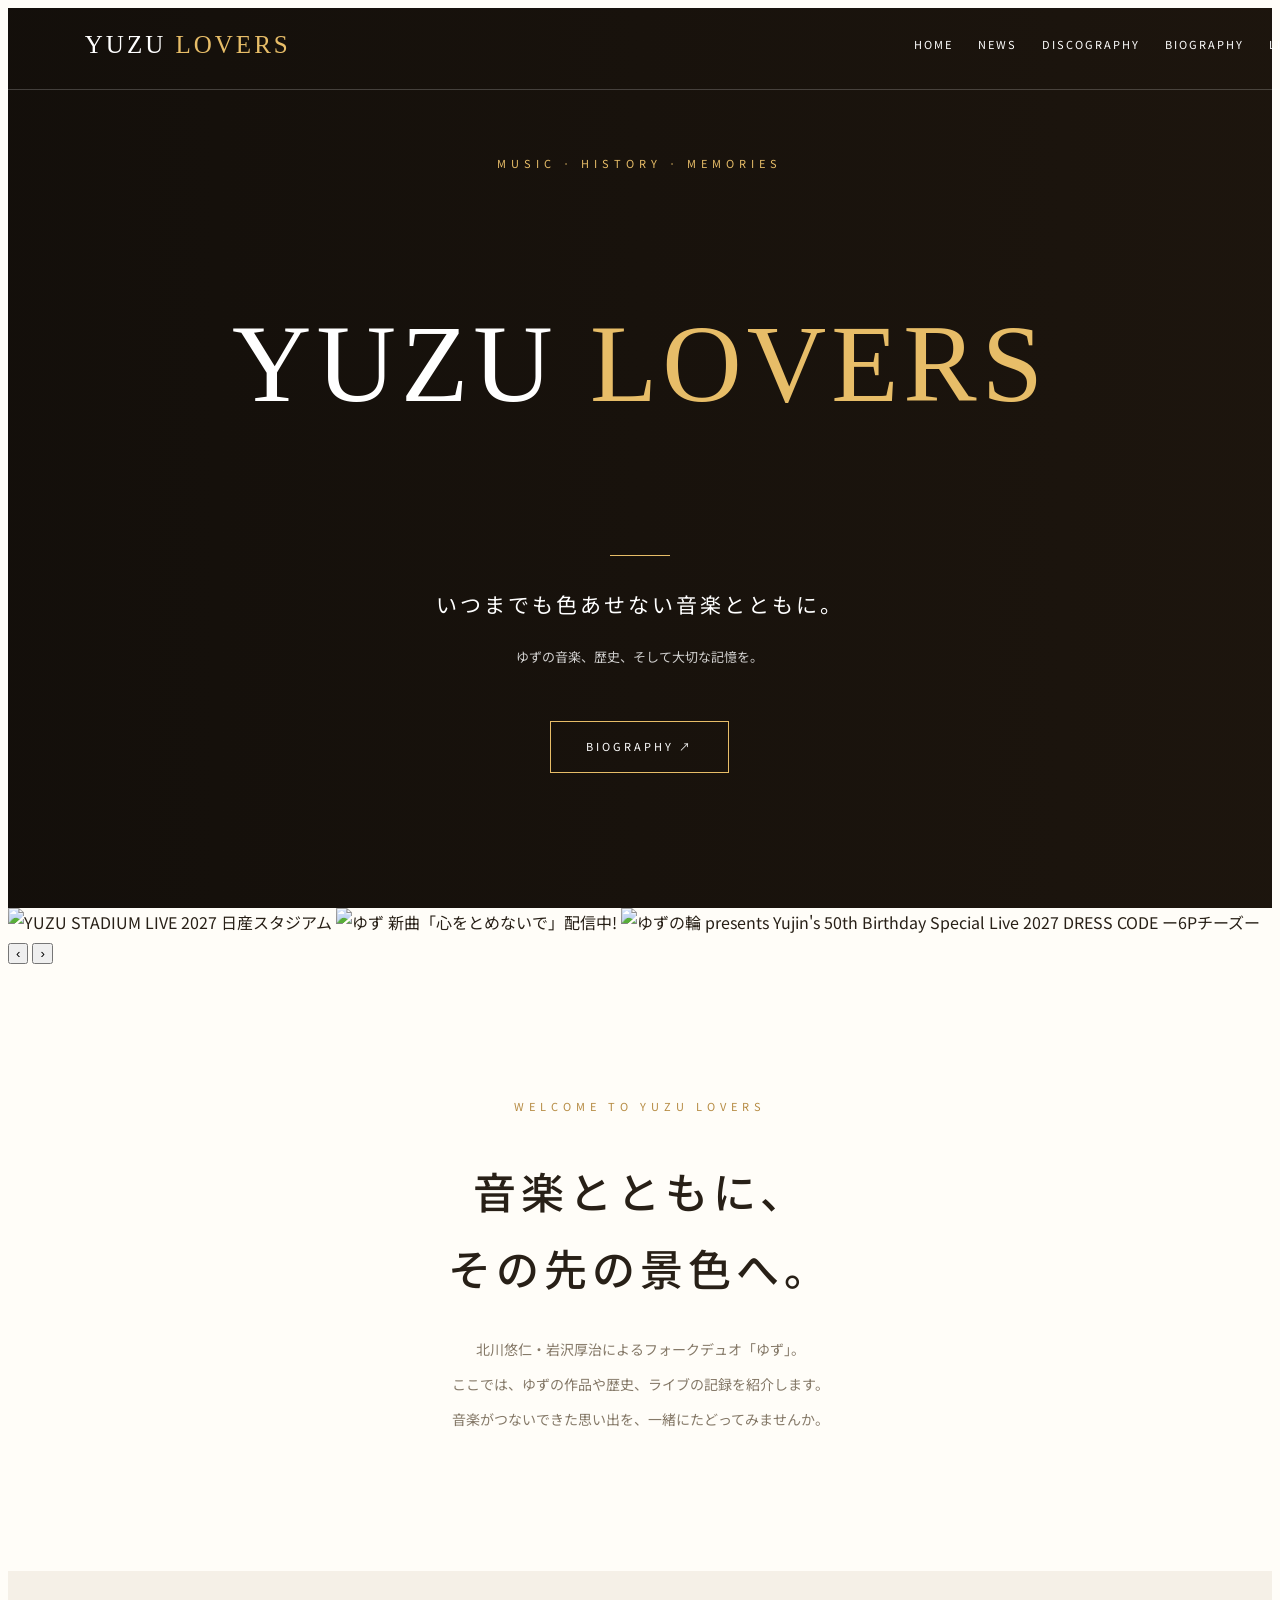
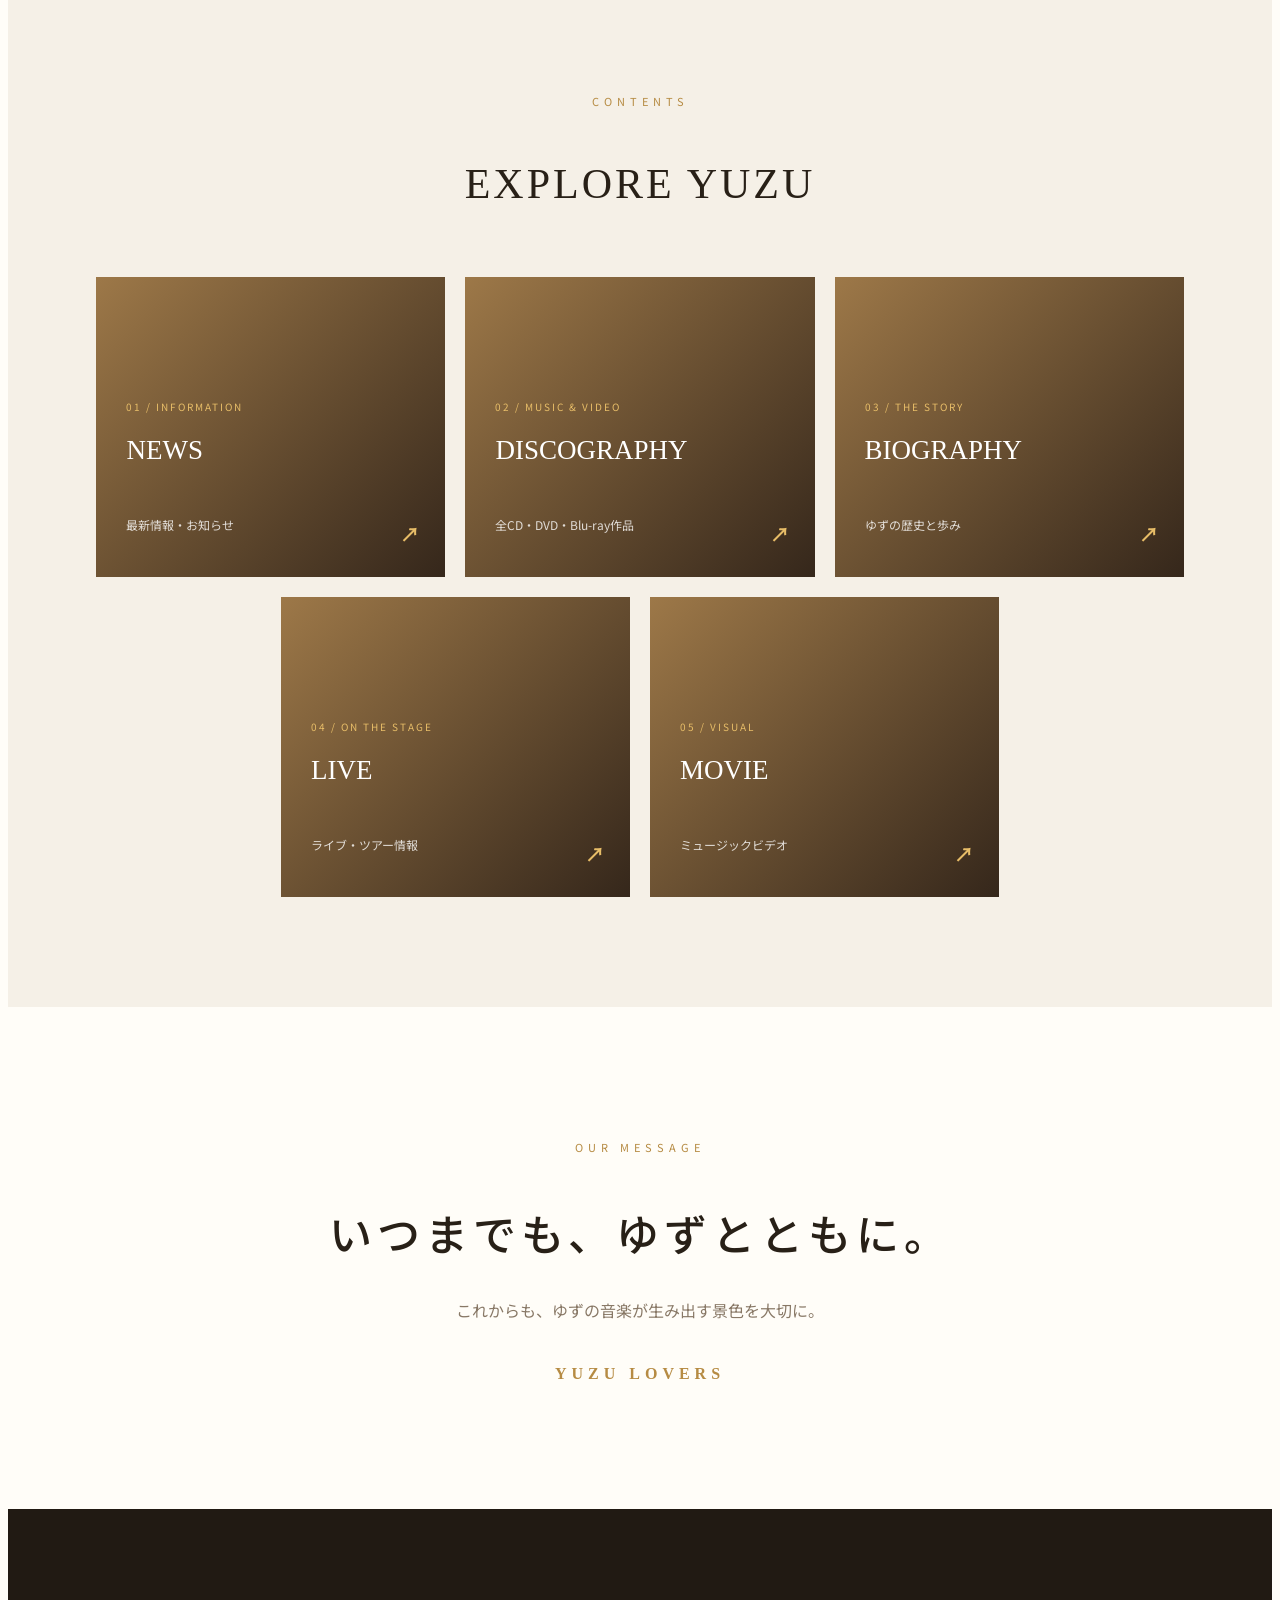
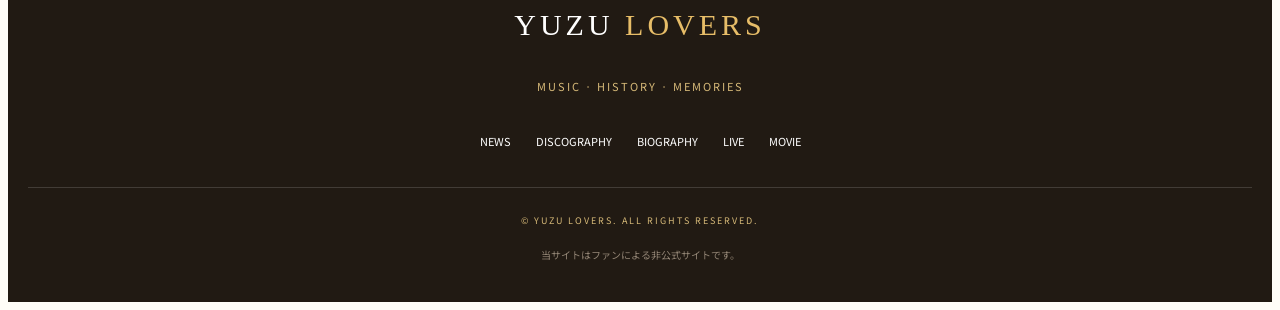
==== index.html @ d8ab1d81 "Change link text from 'EXPLORE YUZU' to 'BIOGRAPHY'" ====
<!DOCTYPE html>
<html lang="ja">
<head>
<link rel="icon" href="/favicon.ico">
<link rel="icon" type="image/png" href="/favicon.png">
<meta charset="UTF-8">
<meta name="viewport" content="width=device-width, initial-scale=1.0">
<meta name="description" content="YUZU LOVERS - ゆずの音楽、歴史、ライブを紹介するファンサイト">
<meta name="theme-color" content="#17130f">
<title>YUZU LOVERS OFFICIAL SITE | ゆず大好きな人公式サイト</title>
<link rel="preconnect" href="https://fonts.googleapis.com">
<link href="https://fonts.googleapis.com/css2?family=Noto+Sans+JP:wght@400;500;700;900&display=swap" rel="stylesheet">
<link rel="stylesheet" href="style.css">
</head>
<body>

<header class="header">
  <a href="index.html" class="logo">YUZU <span>LOVERS</span></a>
  <nav class="navigation">
    <a href="index.html">HOME</a>
    <a href="news">NEWS</a>
    <a href="discography">DISCOGRAPHY</a>
    <a href="biography">BIOGRAPHY</a>
    <a href="live">LIVE</a>
    <a href="movie">MOVIE</a>
  </nav>
</header>

<main>
<section class="hero">
  <div class="hero-image"></div>
  <div class="hero-overlay"></div>
  <div class="hero-content">
    <p class="eyebrow">MUSIC · HISTORY · MEMORIES</p>
    <h1>YUZU <span>LOVERS</span></h1>
    <div class="gold-line"></div>
    <p class="hero-message">いつまでも色あせない音楽とともに。</p>
    <p class="hero-sub">ゆずの音楽、歴史、そして大切な記憶を。</p>
    <a href="biography" class="hero-button">BIOGRAPHY ↗</a>
  </div>
</section>
  </div>
</section>
  <!-- YUZU LOVERS IMAGE SLIDER -->
<div class="yuzu-carousel">
  <div class="yuzu-carousel-track" id="yuzuTrack">

    <a href="https://yuzu-official.com/pages/30_stadiumlive_2027"
       class="yuzu-carousel-slide">
      <img src="https://res.cloudinary.com/b1q6fpjt/image/upload/v1795320551/nissan_banner_official_TOP.jpg" alt="YUZU STADIUM LIVE 2027 日産スタジアム">
    </a>

    <a href="https://yuzuofficial.lnk.to/Kokoro_Wo_Tomenaide" class="yuzu-carousel-slide">
      <img src="https://res.cloudinary.com/b1q6fpjt/image/upload/v1795320551/kokorowotomenaide_banner_official_TOP.jpg" alt="ゆず 新曲「心をとめないで」配信中!">
    </a>

    <a href="https://yuzu-official.com/pages/yujin-birthday2027/" class="yuzu-carousel-slide">
      <img src="https://res.cloudinary.com/b1q6fpjt/image/upload/v1795320550/ogp.png" alt="ゆずの輪 presents Yujin's 50th Birthday Special Live 2027 DRESS CODE ー6Pチーズー">
    </a>
  </div>
  <button class="yuzu-carousel-arrow prev" id="yuzuPrev">‹</button>
  <button class="yuzu-carousel-arrow next" id="yuzuNext">›</button>

  <div class="yuzu-carousel-dots" id="yuzuDots"></div>
</div>
<section class="introduction">
  <p class="eyebrow dark">WELCOME TO YUZU LOVERS</p>
  <h2>音楽とともに、<br>その先の景色へ。</h2>
  <p>
    北川悠仁・岩沢厚治によるフォークデュオ「ゆず」。<br>
    ここでは、ゆずの作品や歴史、ライブの記録を紹介します。<br>
    音楽がつないできた思い出を、一緒にたどってみませんか。
  </p>
</section>
<section class="contents">
  <div class="section-title">
    <p class="eyebrow dark">CONTENTS</p>
    <h2>EXPLORE YUZU</h2>
  </div>

  <div class="contents-grid">
    <a href="news" class="content-card">
      <span>01 / INFORMATION</span>
      <h3>NEWS</h3>
      <p>最新情報・お知らせ</p>
      <b>↗</b>
    </a>

    <a href="discography" class="content-card">
      <span>02 / MUSIC & VIDEO</span>
      <h3>DISCOGRAPHY</h3>
      <p>全CD・DVD・Blu-ray作品</p>
      <b>↗</b>
    </a>

    <a href="biography" class="content-card">
      <span>03 / THE STORY</span>
      <h3>BIOGRAPHY</h3>
      <p>ゆずの歴史と歩み</p>
      <b>↗</b>
    </a>

    <a href="live" class="content-card">
      <span>04 / ON THE STAGE</span>
      <h3>LIVE</h3>
      <p>ライブ・ツアー情報</p>
      <b>↗</b>
    </a>

    <a href="movie" class="content-card">
      <span>05 / VISUAL</span>
      <h3>MOVIE</h3>
      <p>ミュージックビデオ</p>
      <b>↗</b>
    </a>
  </div>
</section>

<section class="message">
  <p class="eyebrow dark">OUR MESSAGE</p>
  <h2>いつまでも、ゆずとともに。</h2>
  <p>これからも、ゆずの音楽が生み出す景色を大切に。</p>
  <strong>YUZU LOVERS</strong>
</section>
</main>

<footer class="footer">
  <h2>YUZU <span>LOVERS</span></h2>
  <p>MUSIC · HISTORY · MEMORIES</p>
  <div class="footer-nav">
    <a href="news">NEWS</a>
    <a href="discography">DISCOGRAPHY</a>
    <a href="biography">BIOGRAPHY</a>
    <a href="live">LIVE</a>
    <a href="movie">MOVIE</a>
  </div>
  <p class="copyright">© YUZU LOVERS. ALL RIGHTS RESERVED.</p>
  <small>当サイトはファンによる非公式サイトです。</small>
</footer>

<script>
const cards = document.querySelectorAll(".content-card");
const observer = new IntersectionObserver(entries => {
  entries.forEach(entry => {
    if (entry.isIntersecting) {
      entry.target.classList.add("show");
      observer.unobserve(entry.target);
    }
  });
},{threshold:0.15});
cards.forEach(card => observer.observe(card));
</script>

</body>
</html>
---- style.css ----
html {
  scroll-behavior: smooth;
}

body {
  font-family: "Noto Sans JP", sans-serif;
  color: #282017;
  background: #fffdf8;
  line-height: 1.8;
}

a {
  text-decoration: none;
  color: inherit;
}

/* HEADER */
.header {
  position: absolute;
  z-index: 100;
  top: 0;
  width: 100%;
  padding: 22px 6%;
  display: flex;
  align-items: center;
  justify-content: space-between;
  border-bottom: 1px solid rgba(255,255,255,.2);
  color: white;
}

.logo {
  font-family: Georgia, serif;
  font-size: 25px;
  letter-spacing: 3px;
}

.logo span,
.footer span {
  color: #e7bd68;
}

.navigation {
  display: flex;
  gap: 25px;
}

.navigation a {
  font-size: 11px;
  letter-spacing: 2px;
  transition: .3s;
}

.navigation a:hover {
  color: #e7bd68;
}

/* HERO */
.hero {
  min-height: 850px;
  height: 100vh;
  position: relative;
  display: flex;
  align-items: center;
  justify-content: center;
  overflow: hidden;
  background: #21180f;
  color: white;
}

.hero-image {
  position: absolute;
  inset: 0;
  background-image: url("https://yuzu-official.com/uploads/posts/thumbnail/20261022/088bc2db-23d8-4c62-80bd-8ac6e61d343a.jpg");
  background-size: cover;
  background-position: center;
  animation: zoom 12s ease-out;
}

.hero-overlay {
  position: absolute;
  inset: 0;
  background: linear-gradient(
    90deg,
    rgba(15,12,9,.75),
    rgba(15,12,9,.25)
  );
}

.hero-content {
  position: relative;
  z-index: 2;
  text-align: center;
  padding: 30px;
  animation: fadeUp 1.2s ease;
}

.eyebrow {
  color: #e7bd68;
  font-size: 11px;
  letter-spacing: 5px;
  margin-bottom: 20px;
}

.hero h1 {
  font-family: Georgia, serif;
  font-size: clamp(55px, 10vw, 110px);
  font-weight: 400;
  letter-spacing: 5px;
}

.hero h1 span {
  color: #e7bd68;
}

.gold-line {
  width: 60px;
  height: 1px;
  background: #e7bd68;
  margin: 30px auto;
}

.hero-message {
  font-size: 21px;
  letter-spacing: 3px;
}

.hero-sub {
  margin-top: 12px;
  font-size: 13px;
  color: rgba(255,255,255,.8);
}

.hero-button {
  display: inline-block;
  margin-top: 40px;
  padding: 15px 35px;
  border: 1px solid #e7bd68;
  color: white;
  letter-spacing: 3px;
  font-size: 11px;
  transition: .4s;
}

.hero-button:hover {
  background: #e7bd68;
  color: #21180f;
}

.scroll {
  position: absolute;
  bottom: 30px;
  color: #e7bd68;
  font-size: 10px;
  letter-spacing: 4px;
}

/* INTRODUCTION */
.introduction {
  padding: 120px 20px;
  text-align: center;
}

.dark {
  color: #b68b43;
}

.introduction h2,
.message h2 {
  font-size: clamp(28px, 4vw, 43px);
  font-weight: 500;
  letter-spacing: 5px;
  line-height: 1.8;
  margin-bottom: 25px;
}

.introduction p:last-child {
  color: #857968;
  font-size: 14px;
  line-height: 2.5;
}

/* CONTENTS */
.contents {
  padding: 110px 7%;
  background: #f5f0e7;
}

.section-title {
  text-align: center;
  margin-bottom: 55px;
}

.section-title h2 {
  font-family: Georgia, serif;
  font-size: 42px;
  font-weight: 400;
  letter-spacing: 3px;
}

.contents-grid {
  max-width: 1200px;
  margin: auto;
  display: grid;
  grid-template-columns: repeat(6, 1fr);
  gap: 20px;
}

.content-card {
  position: relative;
  grid-column: span 2;
  min-height: 240px;
  padding: 30px;
  display: flex;
  flex-direction: column;
  justify-content: flex-end;
  overflow: hidden;
  color: white;
  background: linear-gradient(135deg,#9d7848,#35271b);
  transition: .4s;
  opacity: 0;
  transform: translateY(25px);
}

.content-card:nth-child(4) {
  grid-column: 2 / span 2;
}

.content-card:nth-child(5) {
  grid-column: 4 / span 2;
}

.content-card.show {
  opacity: 1;
  transform: translateY(0);
}

.content-card:hover {
  transform: translateY(-8px);
  box-shadow: 0 15px 35px rgba(0,0,0,.15);
}

.content-card span {
  color: #e7bd68;
  font-size: 10px;
  letter-spacing: 2px;
}

.content-card h3 {
  margin-top: 10px;
  font-family: Georgia, serif;
  font-size: 27px;
  font-weight: 400;
}

.content-card p {
  font-size: 12px;
  color: rgba(255,255,255,.8);
}

.content-card b {
  position: absolute;
  right: 25px;
  bottom: 25px;
  color: #e7bd68;
  font-size: 20px;
}

/* MESSAGE */
.message {
  padding: 120px 20px;
  text-align: center;
}

.message > p:not(.eyebrow) {
  color: #887866;
}

.message strong {
  display: block;
  margin-top: 35px;
  color: #b68b43;
  letter-spacing: 5px;
  font-family: Georgia, serif;
}

/* FOOTER */
.footer {
  padding: 65px 20px 35px;
  background: #211a13;
  color: white;
  text-align: center;
}

.footer h2 {
  font-family: Georgia, serif;
  font-size: 30px;
  font-weight: 400;
  letter-spacing: 4px;
}

.footer p {
  margin-top: 12px;
  color: #d6b978;
  font-size: 11px;
  letter-spacing: 2px;
}

.footer-nav {
  display: flex;
  justify-content: center;
  flex-wrap: wrap;
  gap: 25px;
  margin: 35px 0;
}

.footer-nav a {
  font-size: 11px;
}

.footer-nav a:hover {
  color: #e7bd68;
}

.footer .copyright {
  padding-top: 25px;
  border-top: 1px solid rgba(255,255,255,.15);
  font-size: 9px;
}

.footer small {
  color: #938575;
  font-size: 10px;
}

/* ANIMATION */
@keyframes fadeUp {
  from {
    opacity: 0;
    transform: translateY(35px);
  }
  to {
    opacity: 1;
    transform: translateY(0);
  }
}

@keyframes zoom {
  from { transform: scale(1.1); }
  to { transform: scale(1); }
}

/* MOBILE */
@media(max-width: 800px) {
  .header {
    padding: 18px 5%;
    flex-direction: column;
    gap: 15px;
  }

  .logo {
    font-size: 21px;
  }

  .navigation {
    gap: 13px;
    flex-wrap: wrap;
    justify-content: center;
  }

  .navigation a {
    font-size: 9px;
  }

  .hero {
    min-height: 700px;
  }

  .hero h1 {
    font-size: 52px;
  }

  .hero-message {
    font-size: 16px;
  }

  .contents-grid {
    grid-template-columns: repeat(2, 1fr);
    gap: 12px;
  }

  .content-card,
  .content-card:nth-child(4),
  .content-card:nth-child(5) {
    grid-column: auto;
    min-height: 190px;
    padding: 17px;
  }

  .content-card h3 {
    font-size: 18px;
  }

  .introduction,
  .message {
    padding: 80px 20px;
  }

  .contents {
    padding: 80px 5%;
  }
}

@media(max-width: 430px) {
  .navigation {
    gap: 9px;
  }

  .navigation a {
    font-size: 8px;
    letter-spacing: 1px;
  }

  .hero h1 {
    font-size: 43px;
  }

  .hero-message {
    font-size: 14px;
  }
}

@media(prefers-reduced-motion: reduce) {
  *, *::before, *::after {
    animation: none !important;
    transition: none !important;
    scroll-behavior: auto !important;
  }
}
/* テキスト選択を禁止 */
* {
  -webkit-user-select: none;
  user-select: none;
  -webkit-touch-callout: none;
}

/* 画像のドラッグを禁止 */
img {
  -webkit-user-drag: none;
  user-drag: none;
}
.movie-description {
  line-height: 1.8;
}

.movie-description h3 {
  font-size: 18px;
  font-weight: 700;
  margin-bottom: 14px;
}

.movie-description p {
  margin-bottom: 12px;
}

.movie-links {
  margin-top: 15px;
  margin-bottom: 18px;
}

.movie-links a {
  color: #3498db;
  text-decoration: underline;
  font-weight: 600;
}
.movie-hashtags {
  display: flex;
  flex-wrap: wrap;
  gap: 10px;
  margin-top: 15px;
}

.movie-hashtags span {
  color: #3498db;
  font-size: 14px;
  font-weight: 600;
}
.movie-info {
  margin-top: 14px;
  margin-bottom: 30px;
  text-align: left;
}

.movie-title {
  font-size: 18px;
  font-weight: 600;
  color: #333;
  margin-bottom: 8px;
}

.movie-description {
  font-size: 14px;
  line-height: 1.8;
  color: #777;
}
.movie-description {
  line-height: 1.8;
}

.movie-description h3 {
  font-size: 18px;
  font-weight: 700;
  margin-bottom: 14px;
}

.movie-description p {
  margin-bottom: 12px;
}
.movie-description .movie-hashtags span {
  color: #3498db !important;
  font-size: 14px !important;
  font-weight: 600;
}
/* HEADER */
.site-header {
  text-align: center;
  padding: 35px 15px 25px;
}

.site-logo {
  text-decoration: none;
  color: #333;
  display: inline-flex;
  flex-direction: column;
  align-items: center;
}

.logo-main {
  font-size: 27px;
  letter-spacing: 5px;
  font-weight: 600;
}

.logo-sub {
  font-size: 9px;
  letter-spacing: 4px;
  margin-top: 7px;
  color: #999;
}

/* NAVIGATION */
.main-navigation {
  display: flex;
  justify-content: center;
  flex-wrap: wrap;
  gap: 30px;
  padding: 18px 10px;
  border-top: 1px solid #eee;
  border-bottom: 1px solid #eee;
}

.main-navigation a,
.footer-navigation a {
  color: #555;
  text-decoration: none;
  font-size: 11px;
  letter-spacing: 2px;
}

/* COMING SOON */
.coming-soon {
  min-height: 60vh;
  display: flex;
  justify-content: center;
  align-items: center;
  text-align: center;
  padding: 50px 20px;
  background: #fff;
}

.coming-soon-content {
  max-width: 600px;
}

.coming-soon-label {
  color: #aaa;
  font-size: 11px;
  letter-spacing: 5px;
}

.coming-soon h1 {
  font-size: 30px;
  font-weight: 400;
  letter-spacing: 5px;
  margin: 22px 0;
  color: #444;
}

.coming-soon-line {
  width: 55px;
  height: 1px;
  background: #c8b9a4;
  margin: 25px auto;
}

.coming-soon p {
  color: #555;
  font-size: 15px;
}

.coming-soon-description {
  color: #999 !important;
  font-size: 12px !important;
}

.back-home {
  display: inline-block;
  margin-top: 30px;
  padding: 12px 30px;
  border: 1px solid #ddd;
  color: #666;
  text-decoration: none;
  font-size: 10px;
  letter-spacing: 2px;
}

/* FOOTER */
.site-footer {
  text-align: center;
  padding: 40px 15px 25px;
  background: #f8f7f4;
}

.footer-logo {
  color: #444;
  font-size: 19px;
  letter-spacing: 4px;
  text-decoration: none;
}

.site-footer p {
  color: #999;
  font-size: 11px;
  margin: 12px 0 25px;
}

.footer-navigation {
  display: flex;
  justify-content: center;
  flex-wrap: wrap;
  gap: 18px;
  margin-bottom: 25px;
}

.site-footer small {
  color: #aaa;
  font-size: 10px;
}

/* MOBILE */
@media screen and (max-width: 600px) {
  .logo-main {
    font-size: 23px;
  }

  .main-navigation {
    gap: 15px;
    padding: 15px 8px;
  }

  .main-navigation a {
    font-size: 10px;
  }

  .coming-soon h1 {
    font-size: 24px;
  }

  .footer-navigation {
    gap: 13px;
  }
}
/* BIOGRAPHY：年号とタイムラインの〇の間隔調整 */
.timeline-year {
  padding-right: 15px;
}

.timeline-item {
  column-gap: 15px;
}
.timeline {
  margin-top: 40px;
}
/* =========================
   DISCOGRAPHY
========================= */

.discography-page {
  max-width: 1100px;
  margin: 0 auto;
  padding: 70px 24px 100px;
}

.discography-heading {
  text-align: center;
  margin-bottom: 45px;
}

.discography-subtitle {
  font-size: 12px;
  letter-spacing: 4px;
  color: #a58b62;
  margin-bottom: 12px;
}

.discography-heading h1 {
  font-size: 34px;
  letter-spacing: 5px;
  font-weight: 500;
  margin-bottom: 14px;
}

.discography-heading p:last-child {
  color: #777;
  font-size: 14px;
}

.disco-category {
  display: flex;
  justify-content: center;
  flex-wrap: wrap;
  gap: 10px;
  margin-bottom: 45px;
  border-bottom: 1px solid #e8e2d8;
  padding-bottom: 18px;
}

.disco-filter {
  background: transparent;
  border: 1px solid #d8cdbb;
  color: #776b59;
  padding: 9px 17px;
  font-size: 12px;
  letter-spacing: 1px;
  cursor: pointer;
  transition: 0.3s;
}

.disco-filter:hover,
.disco-filter.active {
  background: #a58b62;
  border-color: #a58b62;
  color: #fff;
}

.disco-list {
  min-height: 250px;
}

.disco-loading {
  text-align: center;
  color: #888;
  padding: 60px 0;
  font-size: 14px;
}

@media (max-width: 600px) {
  .discography-page {
    padding: 50px 16px 70px;
  }

  .discography-heading h1 {
    font-size: 27px;
  }

  .disco-category {
    gap: 7px;
  }

  .disco-filter {
    padding: 8px 12px;
    font-size: 11px;
  }
}
/* DISCOGRAPHY 作品カード */

.disco-list {
  display: grid;
  grid-template-columns: repeat(3, minmax(0, 1fr));
  gap: 38px 24px;
}

.disco-item {
  text-align: left;
  min-width: 0;
}

.disco-image {
  width: 100%;
  aspect-ratio: 1 / 1;
  background: #f1eee8;
  overflow: hidden;
  margin-bottom: 15px;
}

.disco-image img {
  width: 100%;
  height: 100%;
  object-fit: contain;
  display: block;
}

.disco-no-image {
  height: 100%;
  display: flex;
  align-items: center;
  justify-content: center;
  color: #b2a58f;
  letter-spacing: 3px;
  font-size: 13px;
}

.disco-date {
  font-size: 12px;
  color: #8b806e;
  margin-bottom: 5px;
}

.disco-type {
  font-size: 11px;
  color: #a58b62;
  letter-spacing: 2px;
  margin-bottom: 7px;
}

.disco-title {
  font-size: 16px;
  font-weight: 500;
  color: #333;
}

@media (max-width: 600px) {
  .disco-list {
    grid-template-columns: repeat(2, minmax(0, 1fr));
    gap: 28px 14px;
  }

  .disco-title {
    font-size: 14px;
  }
}
/* 画像の保存・ドラッグを抑止 */
img {
  -webkit-user-drag: none;
  -webkit-touch-callout: none;
  -webkit-user-select: none;
  user-select: none;
}
.disco-pagination {
  display: flex;
  justify-content: center;
  align-items: center;
  flex-wrap: wrap;
  gap: 8px;
  margin: 40px 0;
}

.disco-pagination button {
  background: transparent;
  border: 1px solid #c5a04a;
  color: inherit;
  padding: 10px 15px;
  cursor: pointer;
  transition: 0.3s;
}

.disco-pagination button.active,
.disco-pagination button:hover:not(:disabled) {
  background: #c5a04a;
  color: white;
}

.disco-pagination button:disabled {
  opacity: 0.35;
  cursor: default;
}

.disco-no-image {
  aspect-ratio: 1 / 1;
  display: flex;
  align-items: center;
  justify-content: center;
  border: 1px solid #c5a04a;
  color: #c5a04a;
  letter-spacing: 3px;
}
/* =========================
   YUZU LOVERS SLIDER
========================= */

.yl-banner {
  width: 100%;
  max-width: 1400px;
  margin: 35px auto;
  padding: 0 15px;
}

.yl-slider {
  position: relative;
  width: 100%;
  height: 430px;
  overflow: hidden;
  border: 1px solid #c9a227;
  border-radius: 12px;
  background: #111;
}

.yl-slide {
  position: absolute;
  inset: 0;
  display: flex;
  align-items: center;
  text-decoration: none;
  color: #fff;
  background-size: cover;
  background-position: center;
  opacity: 0;
  visibility: hidden;
  transition: opacity 0.8s ease;
}

.yl-slide.active {
  opacity: 1;
  visibility: visible;
  z-index: 1;
}

.yl-banner-overlay {
  width: 100%;
  height: 100%;
  padding: 55px;
  display: flex;
  flex-direction: column;
  justify-content: center;
  background: linear-gradient(
    90deg,
    rgba(0,0,0,0.88) 0%,
    rgba(0,0,0,0.55) 48%,
    rgba(0,0,0,0.08) 100%
  );
}

.yl-banner-label {
  color: #d4af37;
  font-size: 13px;
  letter-spacing: 5px;
  margin-bottom: 15px;
}

.yl-banner-overlay h2 {
  font-size: clamp(28px, 4vw, 55px);
  font-weight: 800;
  letter-spacing: 3px;
  margin: 0 0 15px;
  color: #e7c65a;
}

.yl-banner-overlay p {
  font-size: 18px;
  letter-spacing: 2px;
  margin-bottom: 25px;
}

.yl-banner-button {
  display: inline-block;
  width: fit-content;
  padding: 13px 28px;
  border: 1px solid #d4af37;
  color: #d4af37;
  letter-spacing: 2px;
  font-size: 12px;
  transition: 0.3s;
}

.yl-slide:hover .yl-banner-button {
  background: #d4af37;
  color: #111;
}

/* ARROWS */

.yl-arrow {
  position: absolute;
  top: 50%;
  transform: translateY(-50%);
  z-index: 5;
  width: 45px;
  height: 45px;
  border: 1px solid rgba(212,175,55,0.7);
  border-radius: 50%;
  background: rgba(0,0,0,0.65);
  color: #d4af37;
  font-size: 22px;
  cursor: pointer;
  transition: 0.3s;
}

.yl-arrow:hover {
  background: #d4af37;
  color: #111;
}

.yl-prev {
  left: 15px;
}

.yl-next {
  right: 15px;
}

/* DOTS */

.yl-dots {
  position: absolute;
  bottom: 20px;
  left: 50%;
  transform: translateX(-50%);
  z-index: 5;
  display: flex;
  gap: 12px;
}

.yl-dot {
  width: 11px;
  height: 11px;
  padding: 0;
  border: 1px solid #d4af37;
  border-radius: 50%;
  background: transparent;
  cursor: pointer;
}

.yl-dot.active {
  background: #d4af37;
}

/* MOBILE */

@media (max-width: 768px) {

  .yl-slider {
    height: 280px;
  }

  .yl-banner-overlay {
    padding: 35px 30px;
  }

  .yl-banner-overlay h2 {
    font-size: 27px;
    letter-spacing: 1px;
  }

  .yl-banner-overlay p {
    font-size: 14px;
  }

  .yl-banner-label {
    font-size: 10px;
    letter-spacing: 3px;
  }

  .yl-banner-button {
    padding: 10px 18px;
    font-size: 10px;
  }

  .yl-arrow {
    width: 34px;
    height: 34px;
    font-size: 17px;
  }

  .yl-prev {
    left: 8px;
  }

  .yl-next {
    right: 8px;
  }
}
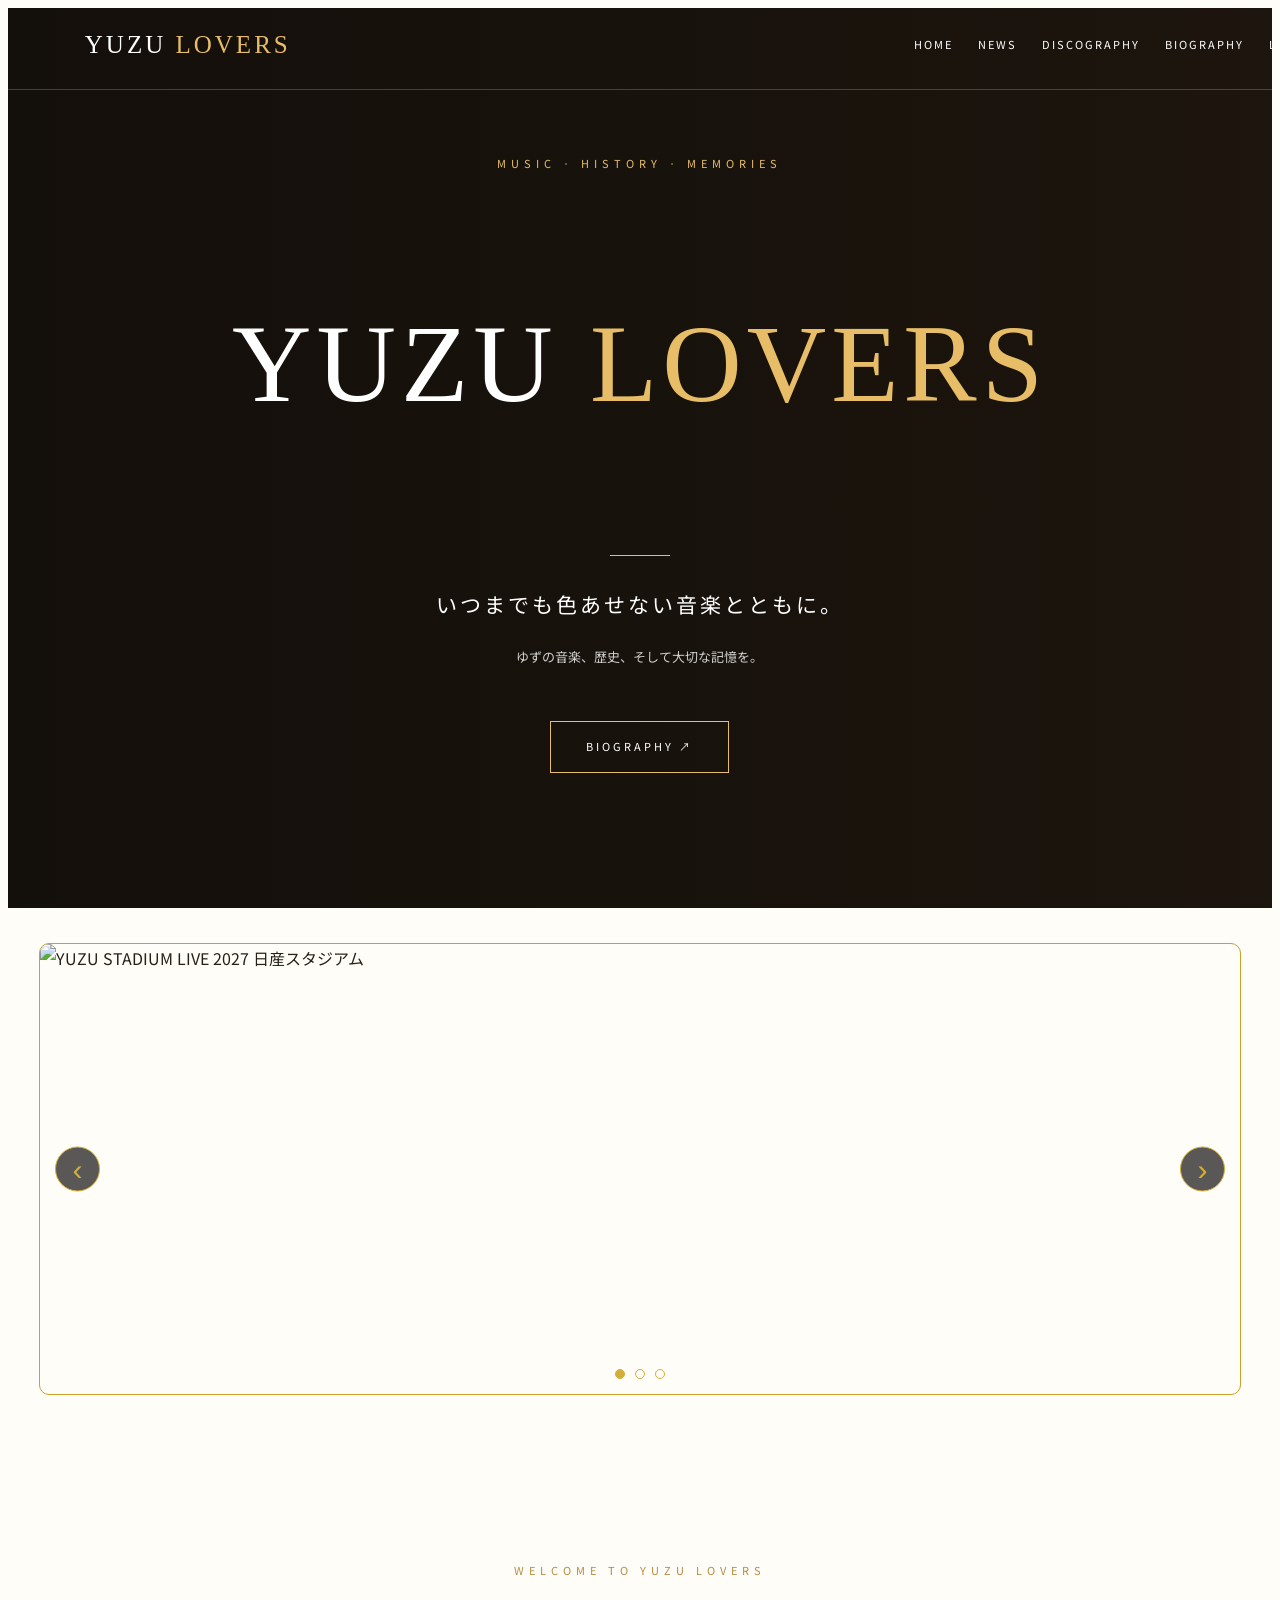
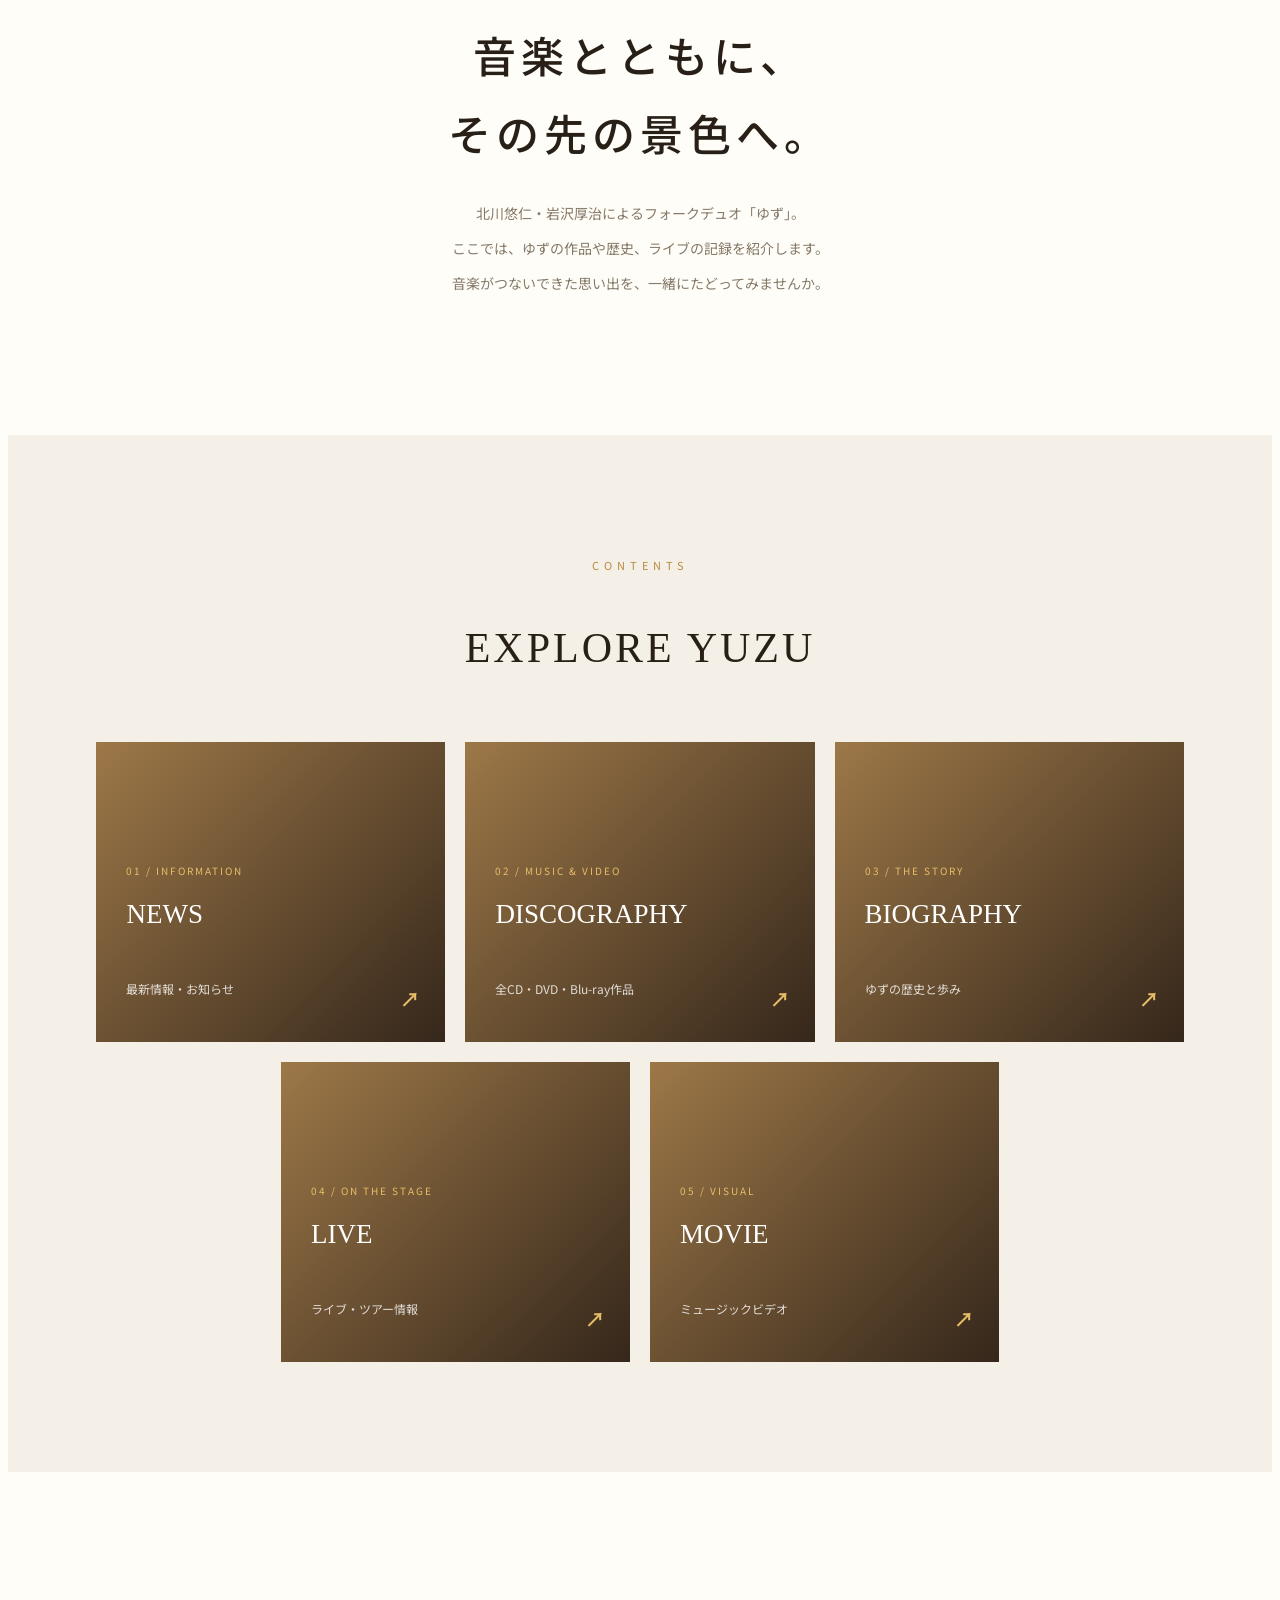
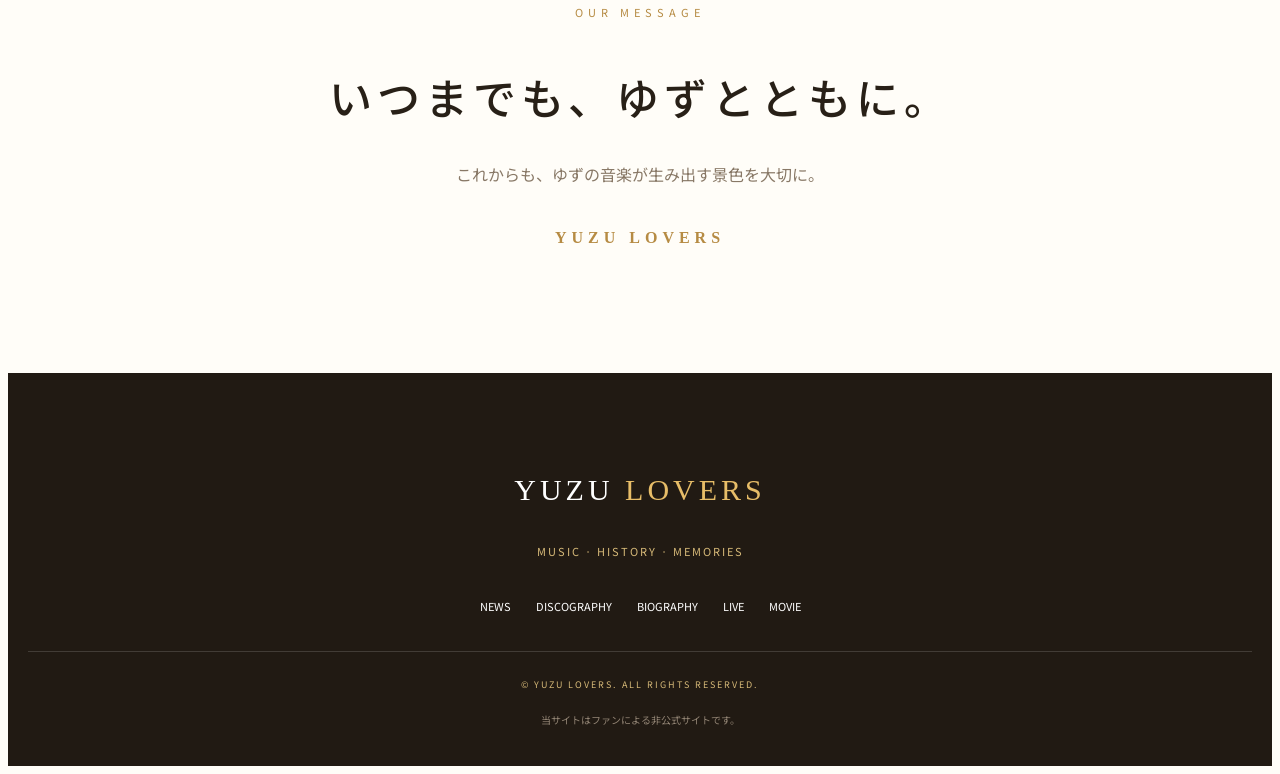
==== commit c8de8881: "Add carousel functionality and intersection observer" ====
--- a/index.html
+++ b/index.html
@@ -139,6 +139,69 @@
 </footer>
 
 <script>
+  const yuzuTrack = document.getElementById("yuzuTrack");
+const yuzuSlides = document.querySelectorAll(".yuzu-carousel-slide");
+const yuzuDotsContainer = document.getElementById("yuzuDots");
+const yuzuPrev = document.getElementById("yuzuPrev");
+const yuzuNext = document.getElementById("yuzuNext");
+
+let yuzuIndex = 0;
+let yuzuTimer;
+
+yuzuSlides.forEach((_, i) => {
+  const dot = document.createElement("button");
+  if (i === 0) dot.classList.add("active");
+
+  dot.addEventListener("click", () => {
+    yuzuGoTo(i);
+  });
+
+  yuzuDotsContainer.appendChild(dot);
+});
+
+const yuzuDots = yuzuDotsContainer.querySelectorAll("button");
+
+function yuzuGoTo(index) {
+  yuzuIndex = (index + yuzuSlides.length) % yuzuSlides.length;
+
+  yuzuTrack.style.transform =
+    `translateX(-${yuzuIndex * 100}%)`;
+
+  yuzuDots.forEach((dot, i) => {
+    dot.classList.toggle("active", i === yuzuIndex);
+  });
+}
+
+yuzuNext.addEventListener("click", () => {
+  yuzuGoTo(yuzuIndex + 1);
+});
+
+yuzuPrev.addEventListener("click", () => {
+  yuzuGoTo(yuzuIndex - 1);
+});
+
+/* 5秒ごとに横スライド */
+function yuzuStartSlide() {
+  yuzuTimer = setInterval(() => {
+    yuzuGoTo(yuzuIndex + 1);
+  }, 5000);
+}
+
+function yuzuStopSlide() {
+  clearInterval(yuzuTimer);
+}
+
+yuzuNext.addEventListener("click", () => {
+  yuzuStopSlide();
+  yuzuStartSlide();
+});
+
+yuzuPrev.addEventListener("click", () => {
+  yuzuStopSlide();
+  yuzuStartSlide();
+});
+
+yuzuStartSlide();
 const cards = document.querySelectorAll(".content-card");
 const observer = new IntersectionObserver(entries => {
   entries.forEach(entry => {
@@ -150,6 +213,5 @@
 },{threshold:0.15});
 cards.forEach(card => observer.observe(card));
 </script>
-
 </body>
 </html>
--- a/style.css
+++ b/style.css
@@ -893,108 +893,7 @@
   color: #c5a04a;
   letter-spacing: 3px;
 }
-/* =========================
-   YUZU LOVERS SLIDER
-========================= */
-
-.yl-banner {
-  width: 100%;
-  max-width: 1400px;
-  margin: 35px auto;
-  padding: 0 15px;
-}
-
-.yl-slider {
-  position: relative;
-  width: 100%;
-  height: 430px;
-  overflow: hidden;
-  border: 1px solid #c9a227;
-  border-radius: 12px;
-  background: #111;
-}
-
-.yl-slide {
-  position: absolute;
-  inset: 0;
-  display: flex;
-  align-items: center;
-  text-decoration: none;
-  color: #fff;
-  background-size: cover;
-  background-position: center;
-  opacity: 0;
-  visibility: hidden;
-  transition: opacity 0.8s ease;
-}
-
-.yl-slide.active {
-  opacity: 1;
-  visibility: visible;
-  z-index: 1;
-}
-
-.yl-banner-overlay {
-  width: 100%;
-  height: 100%;
-  padding: 55px;
-  display: flex;
-  flex-direction: column;
-  justify-content: center;
-  background: linear-gradient(
-    90deg,
-    rgba(0,0,0,0.88) 0%,
-    rgba(0,0,0,0.55) 48%,
-    rgba(0,0,0,0.08) 100%
-  );
-}
-
-.yl-banner-label {
-  color: #d4af37;
-  font-size: 13px;
-  letter-spacing: 5px;
-  margin-bottom: 15px;
-}
-
-.yl-banner-overlay h2 {
-  font-size: clamp(28px, 4vw, 55px);
-  font-weight: 800;
-  letter-spacing: 3px;
-  margin: 0 0 15px;
-  color: #e7c65a;
-}
-
-.yl-banner-overlay p {
-  font-size: 18px;
-  letter-spacing: 2px;
-  margin-bottom: 25px;
-}
-
-.yl-banner-button {
-  display: inline-block;
-  width: fit-content;
-  padding: 13px 28px;
-  border: 1px solid #d4af37;
-  color: #d4af37;
-  letter-spacing: 2px;
-  font-size: 12px;
-  transition: 0.3s;
-}
-
-.yl-slide:hover .yl-banner-button {
-  background: #d4af37;
-  color: #111;
-}
-
-/* ARROWS */
-
-.yl-arrow {
-  position: absolute;
-  top: 50%;
-  transform: translateY(-50%);
-  z-index: 5;
-  width: 45px;
-  height: 45px;
+
   border: 1px solid rgba(212,175,55,0.7);
   border-radius: 50%;
   background: rgba(0,0,0,0.65);
@@ -1088,3 +987,99 @@
     right: 8px;
   }
 }
+/* YUZU LOVERS IMAGE SLIDER */
+
+.yuzu-carousel {
+  position: relative;
+  max-width: 1200px;
+  width: 95%;
+  margin: 35px auto;
+  overflow: hidden;
+  border-radius: 10px;
+  border: 1px solid #c9a227;
+}
+
+.yuzu-carousel-track {
+  display: flex;
+  transition: transform 0.65s ease-in-out;
+}
+
+.yuzu-carousel-slide {
+  flex: 0 0 100%;
+  width: 100%;
+  display: block;
+}
+
+.yuzu-carousel-slide img {
+  width: 100%;
+  aspect-ratio: 16 / 6;
+  object-fit: cover;
+  display: block;
+  transition: 0.4s;
+}
+
+.yuzu-carousel-slide:hover img {
+  transform: scale(1.02);
+}
+
+/* 左右ボタン */
+.yuzu-carousel-arrow {
+  position: absolute;
+  top: 50%;
+  transform: translateY(-50%);
+  z-index: 10;
+  width: 45px;
+  height: 45px;
+  border-radius: 50%;
+  border: 1px solid #d4af37;
+  background: rgba(0,0,0,0.65);
+  color: #d4af37;
+  font-size: 30px;
+  cursor: pointer;
+}
+
+.yuzu-carousel-arrow.prev {
+  left: 15px;
+}
+
+.yuzu-carousel-arrow.next {
+  right: 15px;
+}
+
+/* ドット */
+.yuzu-carousel-dots {
+  position: absolute;
+  bottom: 15px;
+  left: 50%;
+  transform: translateX(-50%);
+  display: flex;
+  gap: 10px;
+  z-index: 10;
+}
+
+.yuzu-carousel-dots button {
+  width: 10px;
+  height: 10px;
+  padding: 0;
+  border-radius: 50%;
+  border: 1px solid #d4af37;
+  background: transparent;
+  cursor: pointer;
+}
+
+.yuzu-carousel-dots button.active {
+  background: #d4af37;
+}
+
+/* スマホ */
+@media (max-width: 768px) {
+  .yuzu-carousel-slide img {
+    aspect-ratio: 16 / 9;
+  }
+
+  .yuzu-carousel-arrow {
+    width: 35px;
+    height: 35px;
+    font-size: 23px;
+  }
+}
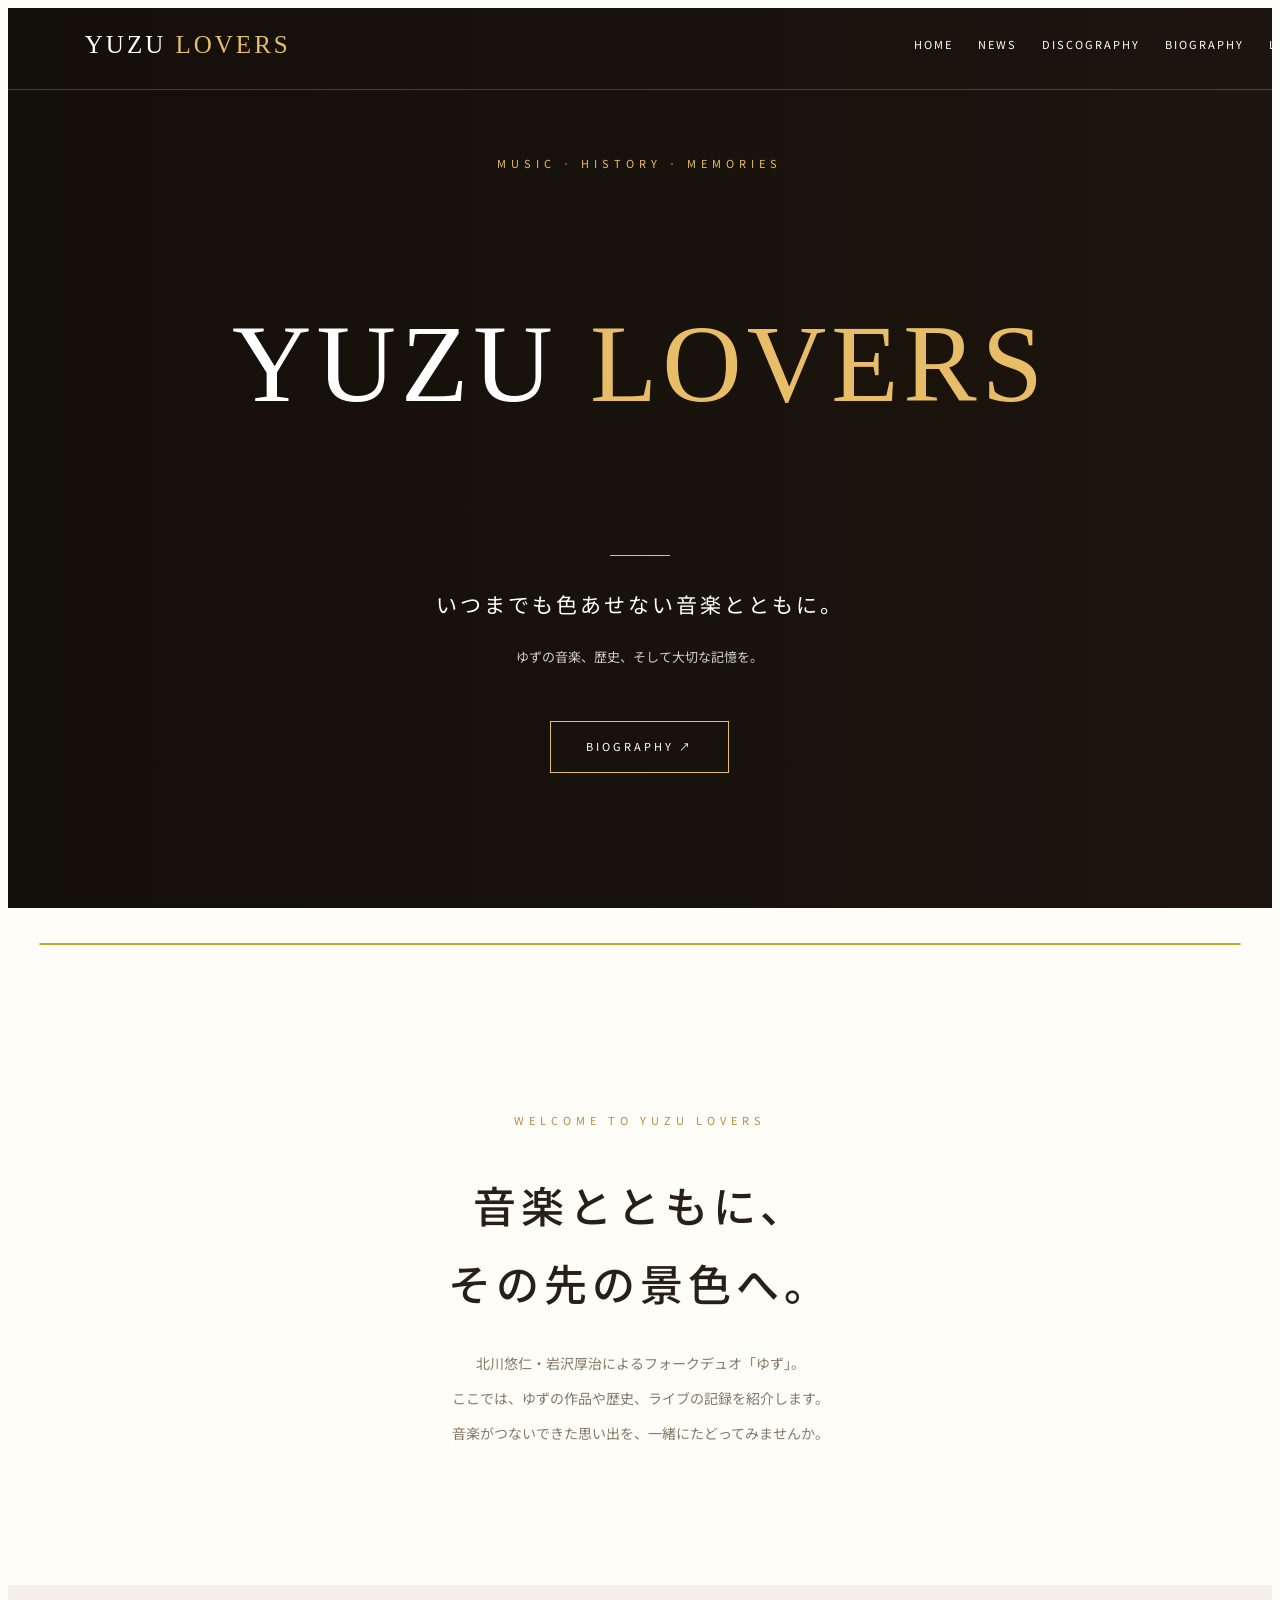
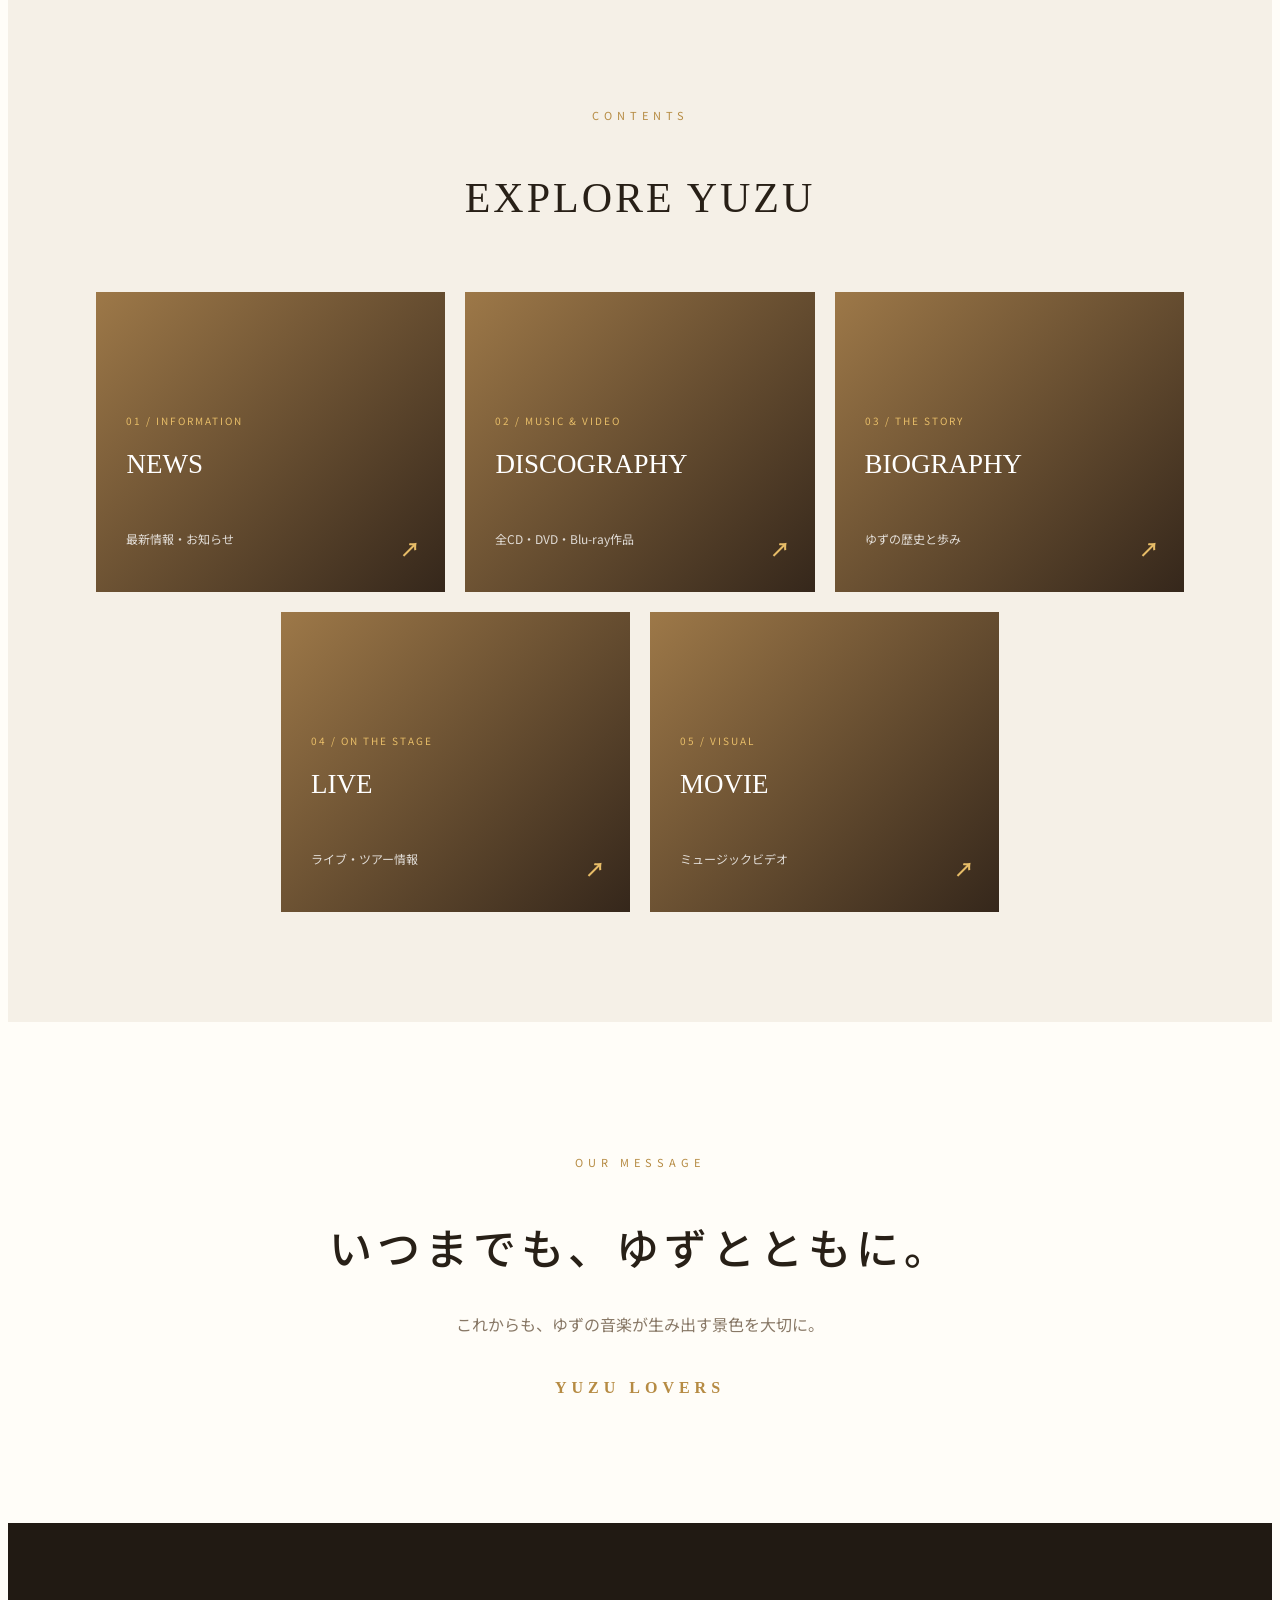
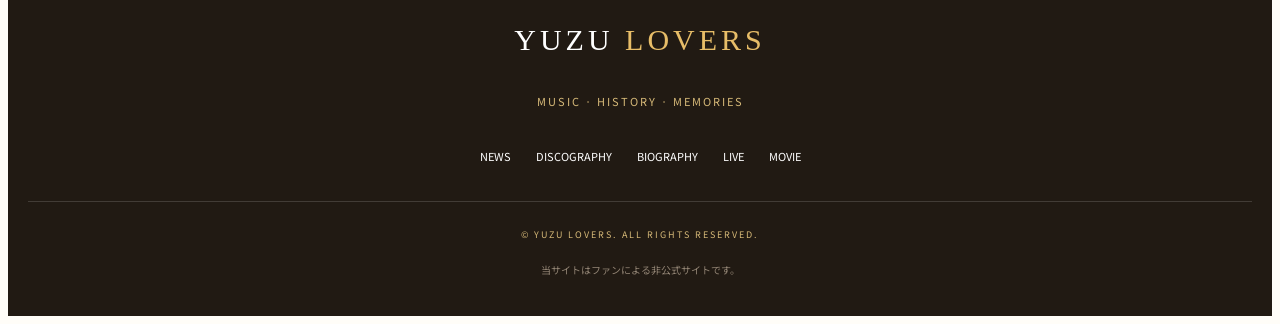
==== commit e220ba98: "Refactor YUZU carousel with background images" ====
--- a/index.html
+++ b/index.html
@@ -41,27 +41,49 @@
 </section>
   </div>
 </section>
-  <!-- YUZU LOVERS IMAGE SLIDER -->
-<div class="yuzu-carousel">
+<!-- YUZU LOVERS IMAGE SLIDER -->
+<div class="yuzu-carousel" id="yuzuCarousel">
+
   <div class="yuzu-carousel-track" id="yuzuTrack">
 
-    <a href="https://yuzu-official.com/pages/30_stadiumlive_2027"
-       class="yuzu-carousel-slide">
-      <img src="https://res.cloudinary.com/b1q6fpjt/image/upload/v1795320551/nissan_banner_official_TOP.jpg" alt="YUZU STADIUM LIVE 2027 日産スタジアム">
-    </a>
-
-    <a href="https://yuzuofficial.lnk.to/Kokoro_Wo_Tomenaide" class="yuzu-carousel-slide">
-      <img src="https://res.cloudinary.com/b1q6fpjt/image/upload/v1795320551/kokorowotomenaide_banner_official_TOP.jpg" alt="ゆず 新曲「心をとめないで」配信中!">
-    </a>
-
-    <a href="https://yuzu-official.com/pages/yujin-birthday2027/" class="yuzu-carousel-slide">
-      <img src="https://res.cloudinary.com/b1q6fpjt/image/upload/v1795320550/ogp.png" alt="ゆずの輪 presents Yujin's 50th Birthday Special Live 2027 DRESS CODE ー6Pチーズー">
-    </a>
-  </div>
-  <button class="yuzu-carousel-arrow prev" id="yuzuPrev">‹</button>
-  <button class="yuzu-carousel-arrow next" id="yuzuNext">›</button>
-
+    <!-- BANNER 1 -->
+    <a
+      href="https://yuzu-official.com/pages/30_stadiumlive_2027"
+      class="yuzu-carousel-slide"
+      style="background-image:url('https://res.cloudinary.com/b1q6fpjt/image/upload/v1795320551/nissan_banner_official_TOP.jpg');"
+      aria-label="YUZU STADIUM LIVE 2027 日産スタジアム">
+    </a>
+
+    <!-- BANNER 2 -->
+    <a
+      href="https://yuzuofficial.lnk.to/Kokoro_Wo_Tomenaide"
+      class="yuzu-carousel-slide"
+      style="background-image:url('https://res.cloudinary.com/b1q6fpjt/image/upload/v1795320551/kokorowotomenaide_banner_official_TOP.jpg');"
+      aria-label="ゆず 新曲 心をとめないで 配信中">
+    </a>
+
+    <!-- BANNER 3 -->
+    <a
+      href="https://yuzu-official.com/pages/yujin-birthday2027/"
+      class="yuzu-carousel-slide"
+      style="background-image:url('https://res.cloudinary.com/b1q6fpjt/image/upload/v1795320550/ogp.png');"
+      aria-label="ゆずの輪 presents Yujin's 50th Birthday Special Live 2027">
+    </a>
+
+  </div>
+
+  <!-- 左右ボタン -->
+  <button class="yuzu-carousel-arrow prev" id="yuzuPrev" type="button" aria-label="前のバナー">
+    ‹
+  </button>
+
+  <button class="yuzu-carousel-arrow next" id="yuzuNext" type="button" aria-label="次のバナー">
+    ›
+  </button>
+
+  <!-- ドット -->
   <div class="yuzu-carousel-dots" id="yuzuDots"></div>
+
 </div>
 <section class="introduction">
   <p class="eyebrow dark">WELCOME TO YUZU LOVERS</p>
@@ -212,6 +234,17 @@
   });
 },{threshold:0.15});
 cards.forEach(card => observer.observe(card));
+  /* バナー画像の右クリック禁止 */
+document.querySelectorAll(".yuzu-carousel-slide img").forEach(img => {
+  img.addEventListener("contextmenu", e => e.preventDefault());
+
+  img.addEventListener("dragstart", e => e.preventDefault());
+});
+
+/* バナー内での画像保存操作を抑止 */
+document.querySelector(".yuzu-carousel")?.addEventListener("contextmenu", e => {
+  e.preventDefault();
+});
 </script>
 </body>
 </html>
--- a/style.css
+++ b/style.css
@@ -1083,3 +1083,17 @@
     font-size: 23px;
   }
 }
+/* スライドバナー画像の保存・選択防止 */
+.yuzu-carousel-slide img {
+  -webkit-user-drag: none;
+  user-drag: none;
+  -webkit-user-select: none;
+  user-select: none;
+  -webkit-touch-callout: none;
+  pointer-events: auto;
+}
+
+/* バナー上の画像操作を抑止 */
+.yuzu-carousel {
+  -webkit-touch-callout: none;
+}
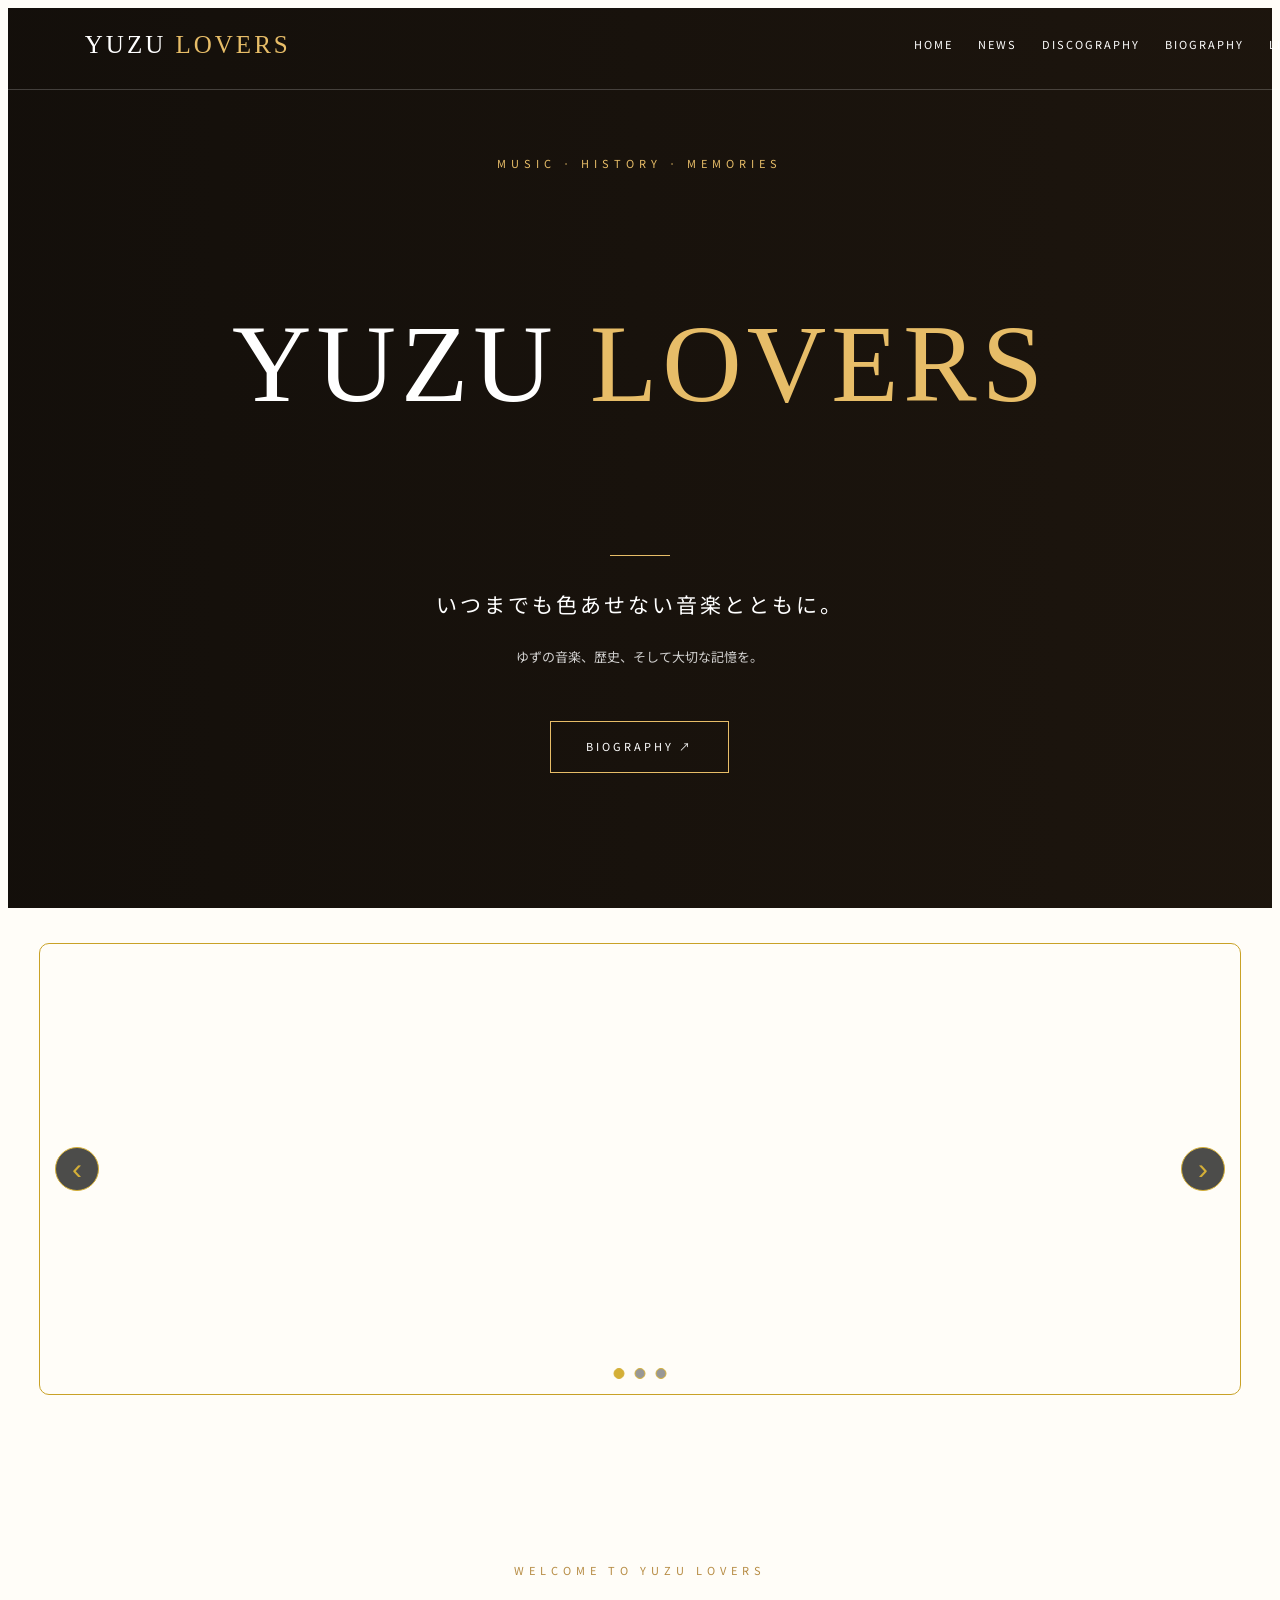
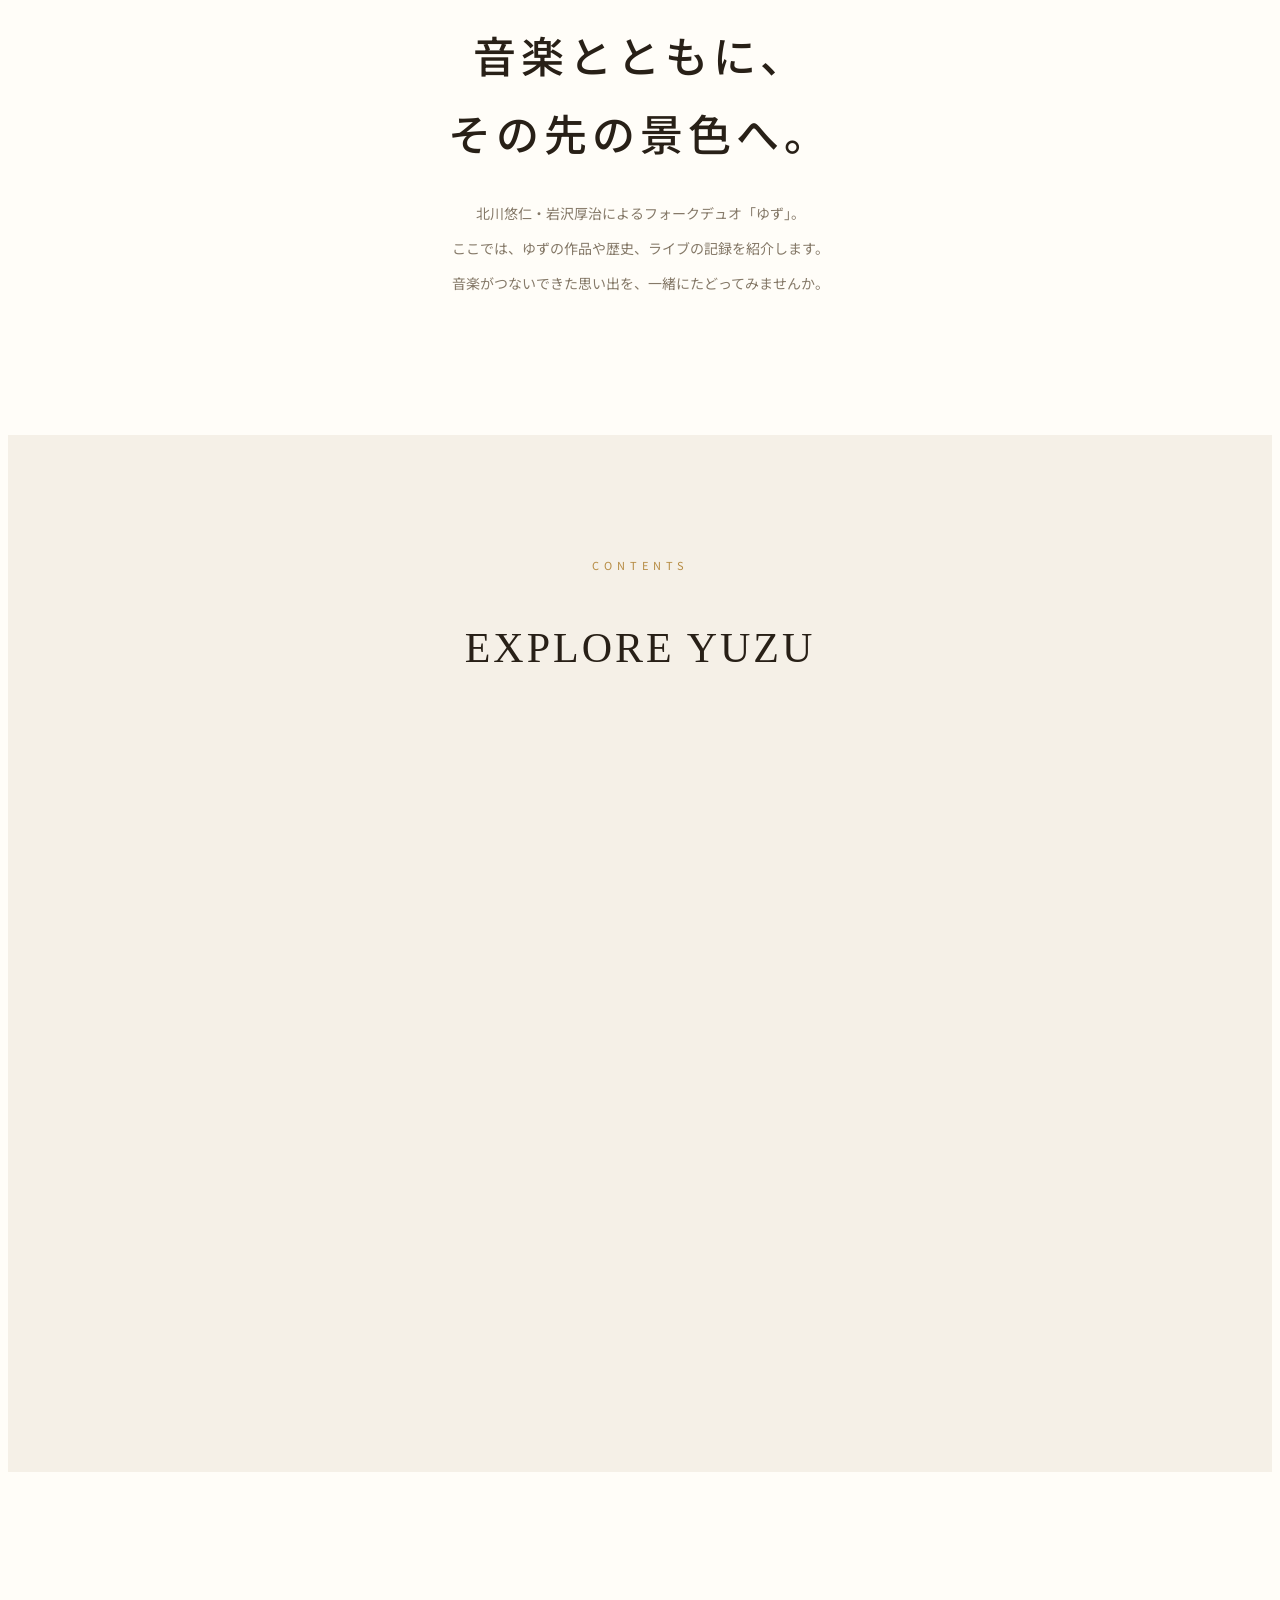
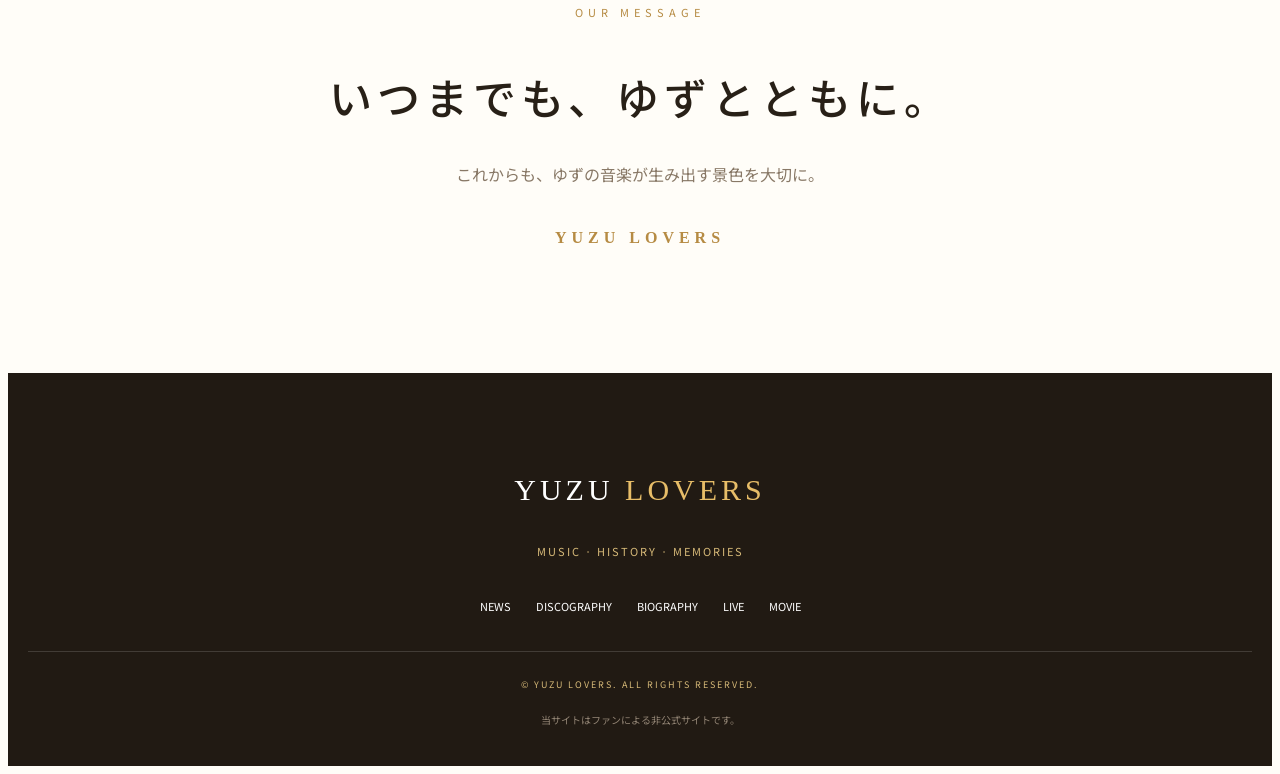
==== commit 59d452ec: "Refactor yuzu carousel functionality and event handling" ====
--- a/index.html
+++ b/index.html
@@ -161,7 +161,12 @@
 </footer>
 
 <script>
-  const yuzuTrack = document.getElementById("yuzuTrack");
+/* ==========================
+   YUZU LOVERS SLIDER
+========================== */
+
+const yuzuCarousel = document.getElementById("yuzuCarousel");
+const yuzuTrack = document.getElementById("yuzuTrack");
 const yuzuSlides = document.querySelectorAll(".yuzu-carousel-slide");
 const yuzuDotsContainer = document.getElementById("yuzuDots");
 const yuzuPrev = document.getElementById("yuzuPrev");
@@ -169,13 +174,24 @@
 
 let yuzuIndex = 0;
 let yuzuTimer;
-
-yuzuSlides.forEach((_, i) => {
+let yuzuTouchStartX = 0;
+let yuzuTouchEndX = 0;
+let yuzuSwiping = false;
+
+/* ドット作成 */
+yuzuSlides.forEach((slide, i) => {
   const dot = document.createElement("button");
-  if (i === 0) dot.classList.add("active");
+
+  dot.type = "button";
+  dot.setAttribute("aria-label", `バナー${i + 1}`);
+
+  if (i === 0) {
+    dot.classList.add("active");
+  }
 
   dot.addEventListener("click", () => {
     yuzuGoTo(i);
+    yuzuRestartSlide();
   });
 
   yuzuDotsContainer.appendChild(dot);
@@ -183,6 +199,7 @@
 
 const yuzuDots = yuzuDotsContainer.querySelectorAll("button");
 
+/* スライド移動 */
 function yuzuGoTo(index) {
   yuzuIndex = (index + yuzuSlides.length) % yuzuSlides.length;
 
@@ -191,19 +208,14 @@
 
   yuzuDots.forEach((dot, i) => {
     dot.classList.toggle("active", i === yuzuIndex);
-  });
-}
-
-yuzuNext.addEventListener("click", () => {
-  yuzuGoTo(yuzuIndex + 1);
-});
-
-yuzuPrev.addEventListener("click", () => {
-  yuzuGoTo(yuzuIndex - 1);
-});
-
-/* 5秒ごとに横スライド */
+  }
+  );
+}
+
+/* 自動スライド */
 function yuzuStartSlide() {
+  yuzuStopSlide();
+
   yuzuTimer = setInterval(() => {
     yuzuGoTo(yuzuIndex + 1);
   }, 5000);
@@ -213,38 +225,75 @@
   clearInterval(yuzuTimer);
 }
 
-yuzuNext.addEventListener("click", () => {
-  yuzuStopSlide();
+function yuzuRestartSlide() {
   yuzuStartSlide();
-});
-
-yuzuPrev.addEventListener("click", () => {
-  yuzuStopSlide();
-  yuzuStartSlide();
-});
-
+}
+
+/* 左右ボタン */
+yuzuNext.addEventListener("click", (e) => {
+  e.stopPropagation();
+  yuzuGoTo(yuzuIndex + 1);
+  yuzuRestartSlide();
+});
+
+yuzuPrev.addEventListener("click", (e) => {
+  e.stopPropagation();
+  yuzuGoTo(yuzuIndex - 1);
+  yuzuRestartSlide();
+});
+
+/* マウス操作中は自動スライド停止 */
+yuzuCarousel.addEventListener("mouseenter", yuzuStopSlide);
+yuzuCarousel.addEventListener("mouseleave", yuzuStartSlide);
+
+/* スマホの横スワイプ */
+yuzuCarousel.addEventListener("touchstart", (e) => {
+  yuzuTouchStartX = e.changedTouches[0].screenX;
+  yuzuSwiping = false;
+}, { passive: true });
+
+yuzuCarousel.addEventListener("touchmove", (e) => {
+  yuzuTouchEndX = e.changedTouches[0].screenX;
+
+  if (Math.abs(yuzuTouchStartX - yuzuTouchEndX) > 15) {
+    yuzuSwiping = true;
+  }
+}, { passive: true });
+
+yuzuCarousel.addEventListener("touchend", (e) => {
+  yuzuTouchEndX = e.changedTouches[0].screenX;
+
+  const distance = yuzuTouchStartX - yuzuTouchEndX;
+
+  if (Math.abs(distance) > 50) {
+    yuzuGoTo(yuzuIndex + (distance > 0 ? 1 : -1));
+    yuzuRestartSlide();
+  }
+}, { passive: true });
+
+/* スワイプ直後の誤クリックを防止 */
+yuzuSlides.forEach(slide => {
+  slide.addEventListener("click", (e) => {
+    if (yuzuSwiping) {
+      e.preventDefault();
+      e.stopPropagation();
+      yuzuSwiping = false;
+    }
+  }, true);
+});
+
+/* バナーの右クリック・ドラッグ抑止 */
+yuzuCarousel.addEventListener("contextmenu", e => {
+  e.preventDefault();
+});
+
+yuzuCarousel.addEventListener("dragstart", e => {
+  e.preventDefault();
+});
+
+/* 初期化 */
+yuzuGoTo(0);
 yuzuStartSlide();
-const cards = document.querySelectorAll(".content-card");
-const observer = new IntersectionObserver(entries => {
-  entries.forEach(entry => {
-    if (entry.isIntersecting) {
-      entry.target.classList.add("show");
-      observer.unobserve(entry.target);
-    }
-  });
-},{threshold:0.15});
-cards.forEach(card => observer.observe(card));
-  /* バナー画像の右クリック禁止 */
-document.querySelectorAll(".yuzu-carousel-slide img").forEach(img => {
-  img.addEventListener("contextmenu", e => e.preventDefault());
-
-  img.addEventListener("dragstart", e => e.preventDefault());
-});
-
-/* バナー内での画像保存操作を抑止 */
-document.querySelector(".yuzu-carousel")?.addEventListener("contextmenu", e => {
-  e.preventDefault();
-});
 </script>
 </body>
 </html>
--- a/style.css
+++ b/style.css
@@ -987,55 +987,77 @@
     right: 8px;
   }
 }
-/* YUZU LOVERS IMAGE SLIDER */
+/* ==========================
+   YUZU LOVERS SLIDE BANNER
+========================== */
 
 .yuzu-carousel {
   position: relative;
+  width: 95%;
   max-width: 1200px;
-  width: 95%;
   margin: 35px auto;
   overflow: hidden;
+  border: 1px solid #c9a227;
   border-radius: 10px;
-  border: 1px solid #c9a227;
+
+  -webkit-touch-callout: none;
+  -webkit-user-select: none;
+  user-select: none;
 }
 
 .yuzu-carousel-track {
   display: flex;
-  transition: transform 0.65s ease-in-out;
+  width: 100%;
+  transition: transform 0.65s ease;
+  will-change: transform;
 }
 
 .yuzu-carousel-slide {
   flex: 0 0 100%;
   width: 100%;
+  aspect-ratio: 16 / 6;
   display: block;
-}
-
-.yuzu-carousel-slide img {
-  width: 100%;
-  aspect-ratio: 16 / 6;
-  object-fit: cover;
-  display: block;
-  transition: 0.4s;
-}
-
-.yuzu-carousel-slide:hover img {
-  transform: scale(1.02);
-}
-
-/* 左右ボタン */
+
+  background-size: cover;
+  background-position: center;
+  background-repeat: no-repeat;
+
+  -webkit-user-drag: none;
+  -webkit-user-select: none;
+  user-select: none;
+  -webkit-touch-callout: none;
+}
+
+/* 矢印 */
+
 .yuzu-carousel-arrow {
   position: absolute;
   top: 50%;
   transform: translateY(-50%);
-  z-index: 10;
-  width: 45px;
-  height: 45px;
+  z-index: 5;
+
+  width: 44px;
+  height: 44px;
+
+  border: 1px solid #d4af37;
   border-radius: 50%;
-  border: 1px solid #d4af37;
-  background: rgba(0,0,0,0.65);
+
+  background: rgba(0, 0, 0, 0.7);
   color: #d4af37;
+
   font-size: 30px;
   cursor: pointer;
+
+  display: flex;
+  align-items: center;
+  justify-content: center;
+
+  transition: 0.3s;
+}
+
+.yuzu-carousel-arrow:hover {
+  background: #d4af37;
+  color: #111;
 }
 
 .yuzu-carousel-arrow.prev {
@@ -1047,23 +1069,27 @@
 }
 
 /* ドット */
+
 .yuzu-carousel-dots {
   position: absolute;
   bottom: 15px;
   left: 50%;
   transform: translateX(-50%);
+  z-index: 5;
+
   display: flex;
   gap: 10px;
-  z-index: 10;
 }
 
 .yuzu-carousel-dots button {
-  width: 10px;
-  height: 10px;
+  width: 11px;
+  height: 11px;
   padding: 0;
+
+  border: 1px solid #d4af37;
   border-radius: 50%;
-  border: 1px solid #d4af37;
-  background: transparent;
+
+  background: rgba(0, 0, 0, 0.4);
   cursor: pointer;
 }
 
@@ -1071,29 +1097,34 @@
   background: #d4af37;
 }
 
-/* スマホ */
+/* スマートフォン */
+
 @media (max-width: 768px) {
-  .yuzu-carousel-slide img {
+
+  .yuzu-carousel {
+    width: 94%;
+    border-radius: 7px;
+  }
+
+  .yuzu-carousel-slide {
     aspect-ratio: 16 / 9;
   }
 
   .yuzu-carousel-arrow {
     width: 35px;
     height: 35px;
-    font-size: 23px;
-  }
-}
-/* スライドバナー画像の保存・選択防止 */
-.yuzu-carousel-slide img {
-  -webkit-user-drag: none;
-  user-drag: none;
-  -webkit-user-select: none;
-  user-select: none;
-  -webkit-touch-callout: none;
-  pointer-events: auto;
-}
-
-/* バナー上の画像操作を抑止 */
-.yuzu-carousel {
-  -webkit-touch-callout: none;
-}
+    font-size: 24px;
+  }
+
+  .yuzu-carousel-arrow.prev {
+    left: 8px;
+  }
+
+  .yuzu-carousel-arrow.next {
+    right: 8px;
+  }
+
+  .yuzu-carousel-dots {
+    bottom: 10px;
+  }
+  }
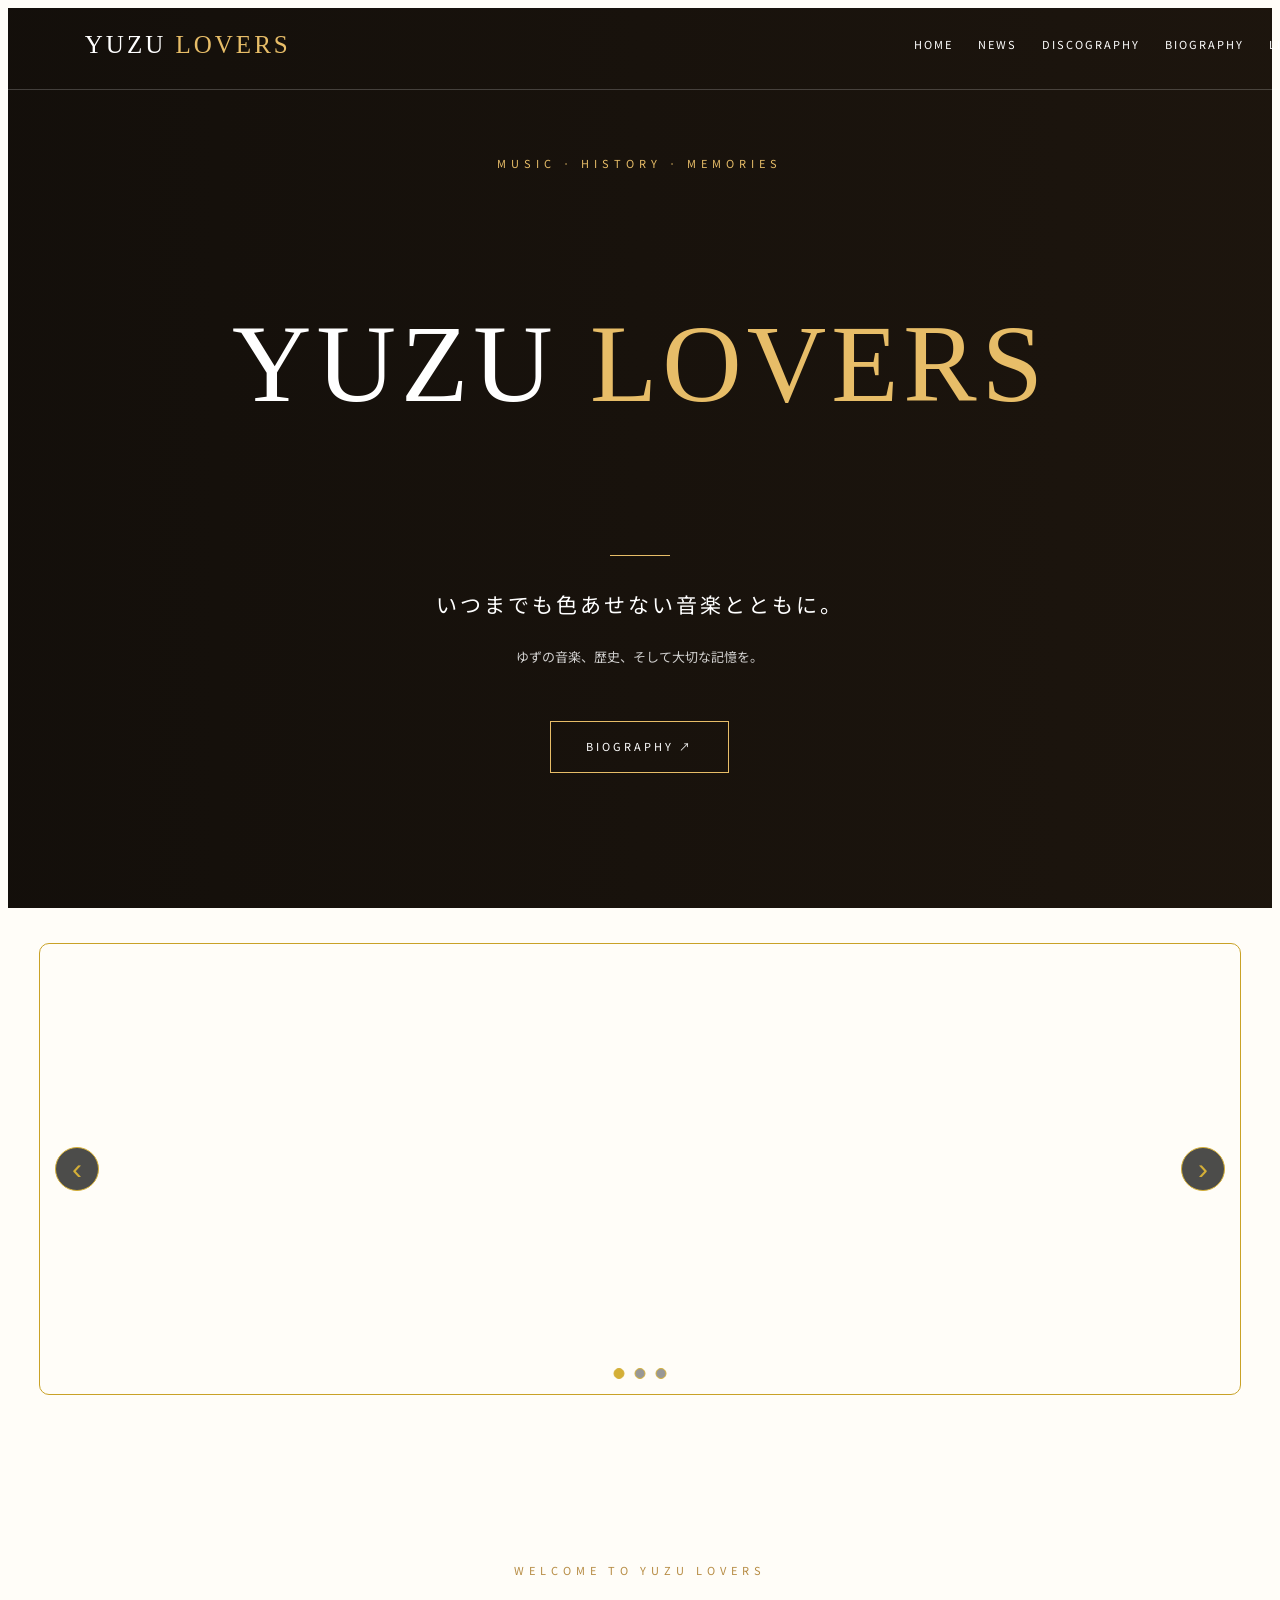
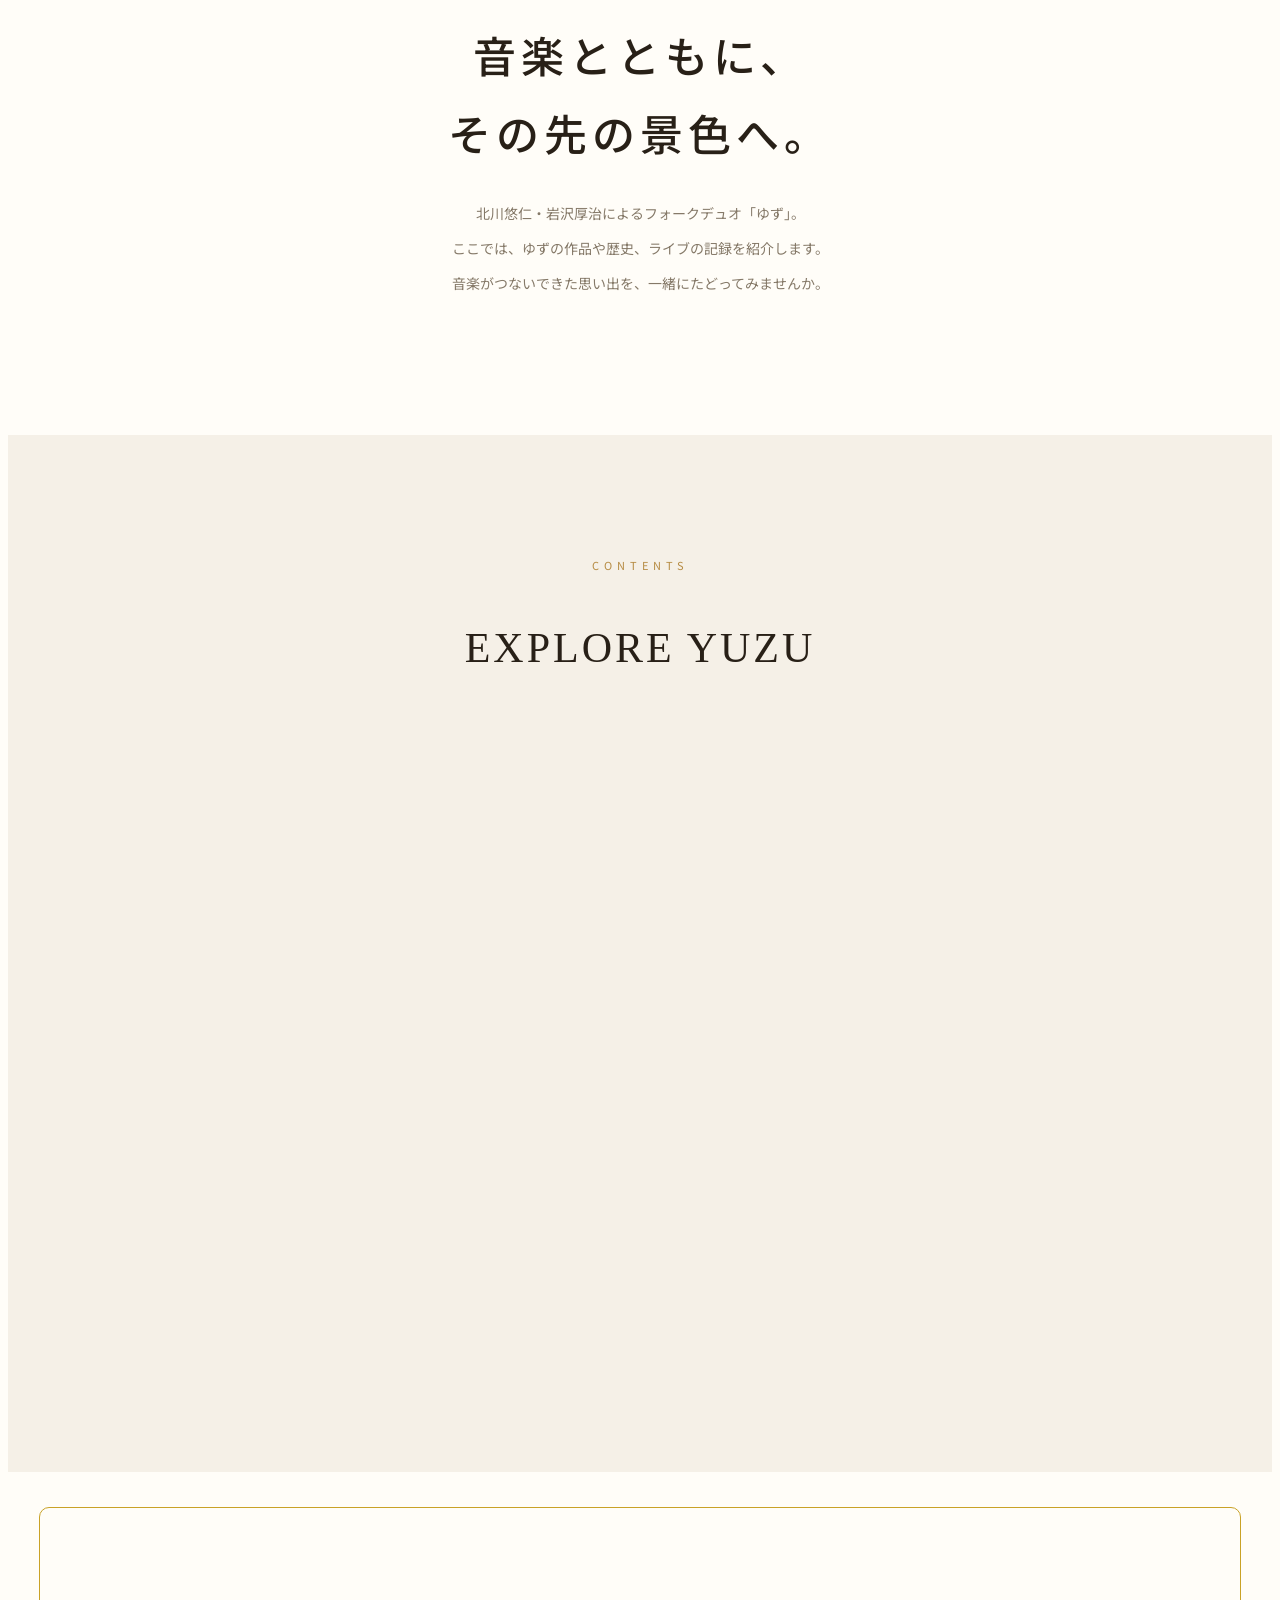
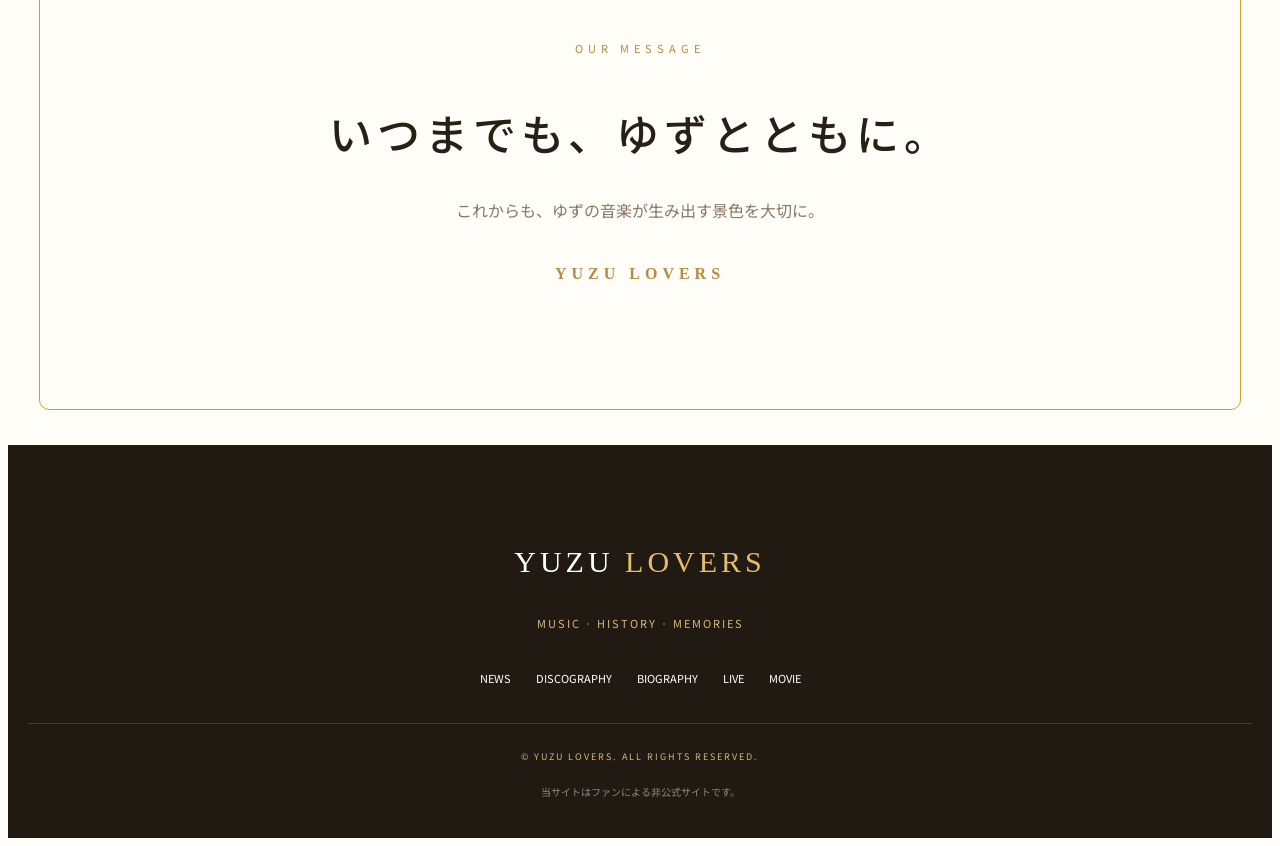
==== commit d95e763c: "Add Yuzu Lovers image slider section Added a new section for the Yuzu Lovers image slider with a mes" ====
--- a/index.html
+++ b/index.html
@@ -137,6 +137,10 @@
     </a>
   </div>
 </section>
+  </section>
+
+<!-- YUZU LOVERS IMAGE SLIDER -->
+<div class="yuzu-carousel" id="yuzuCarousel">
 
 <section class="message">
   <p class="eyebrow dark">OUR MESSAGE</p>
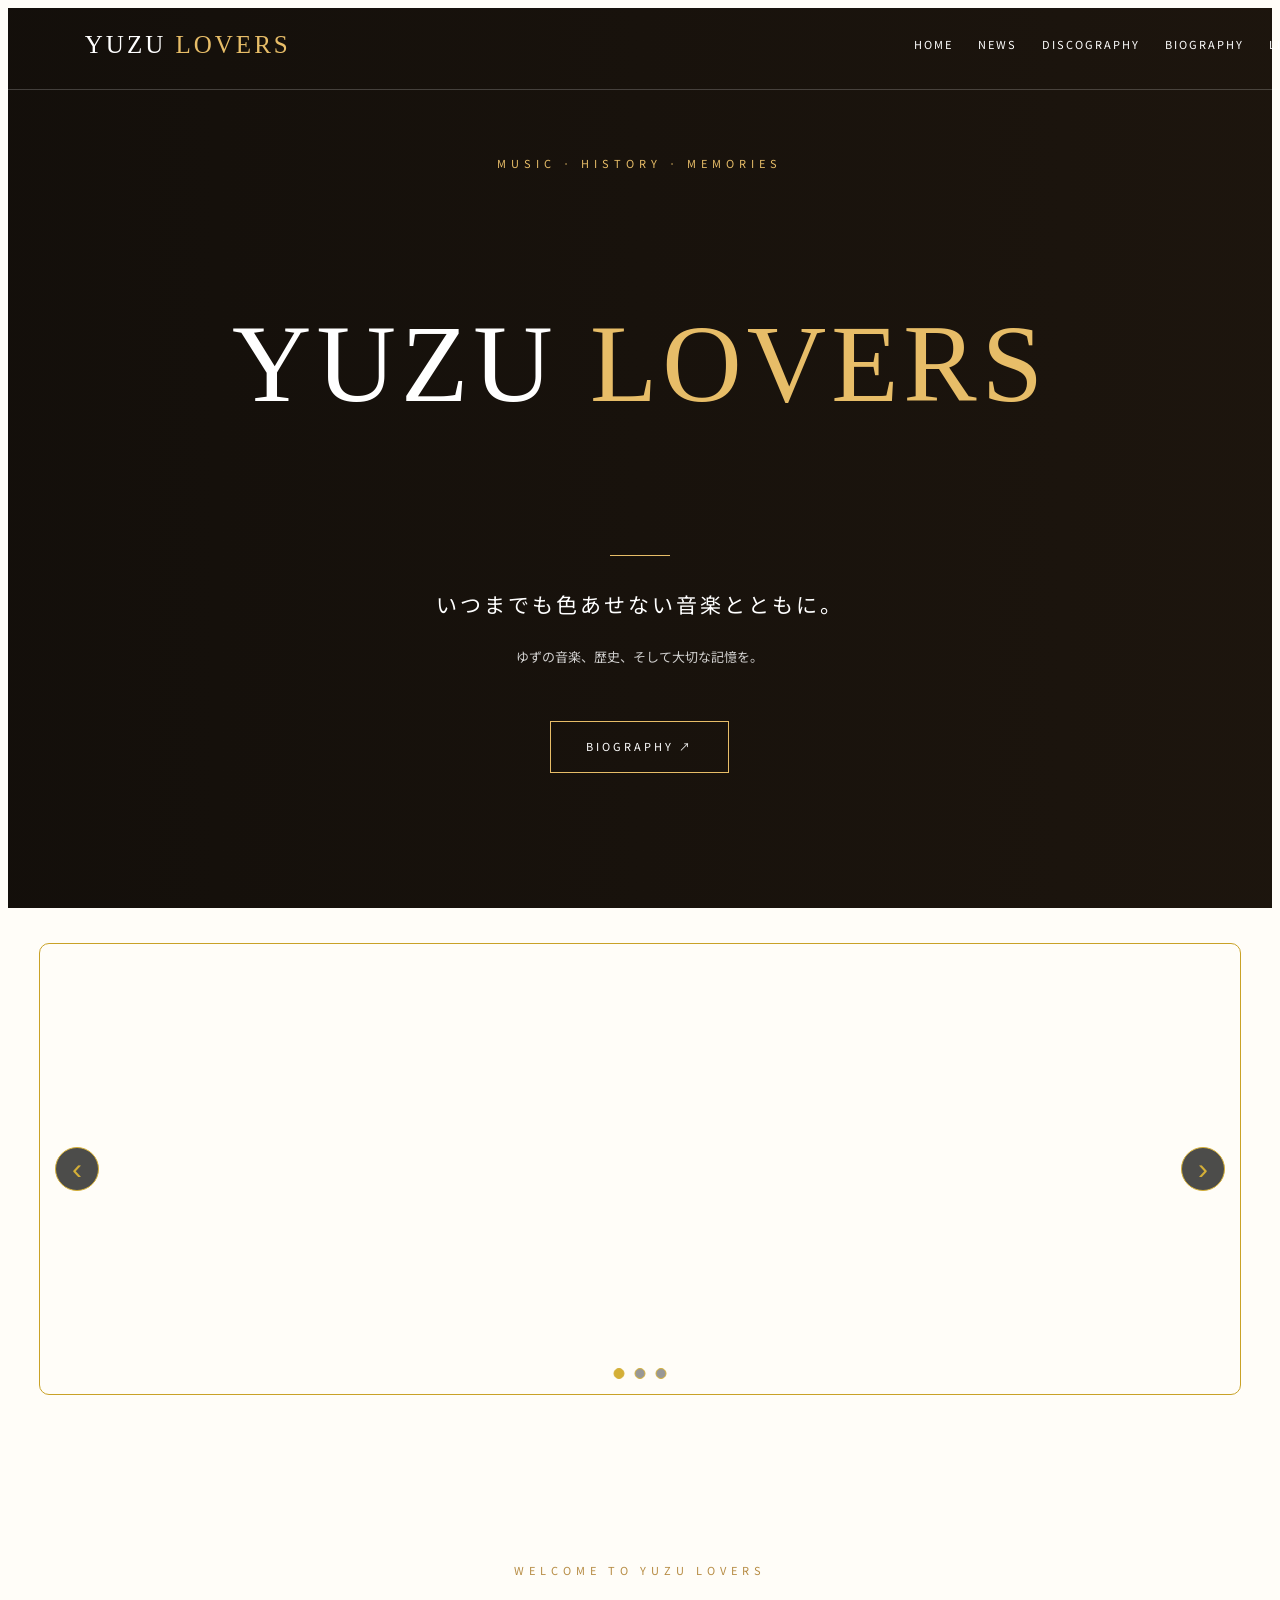
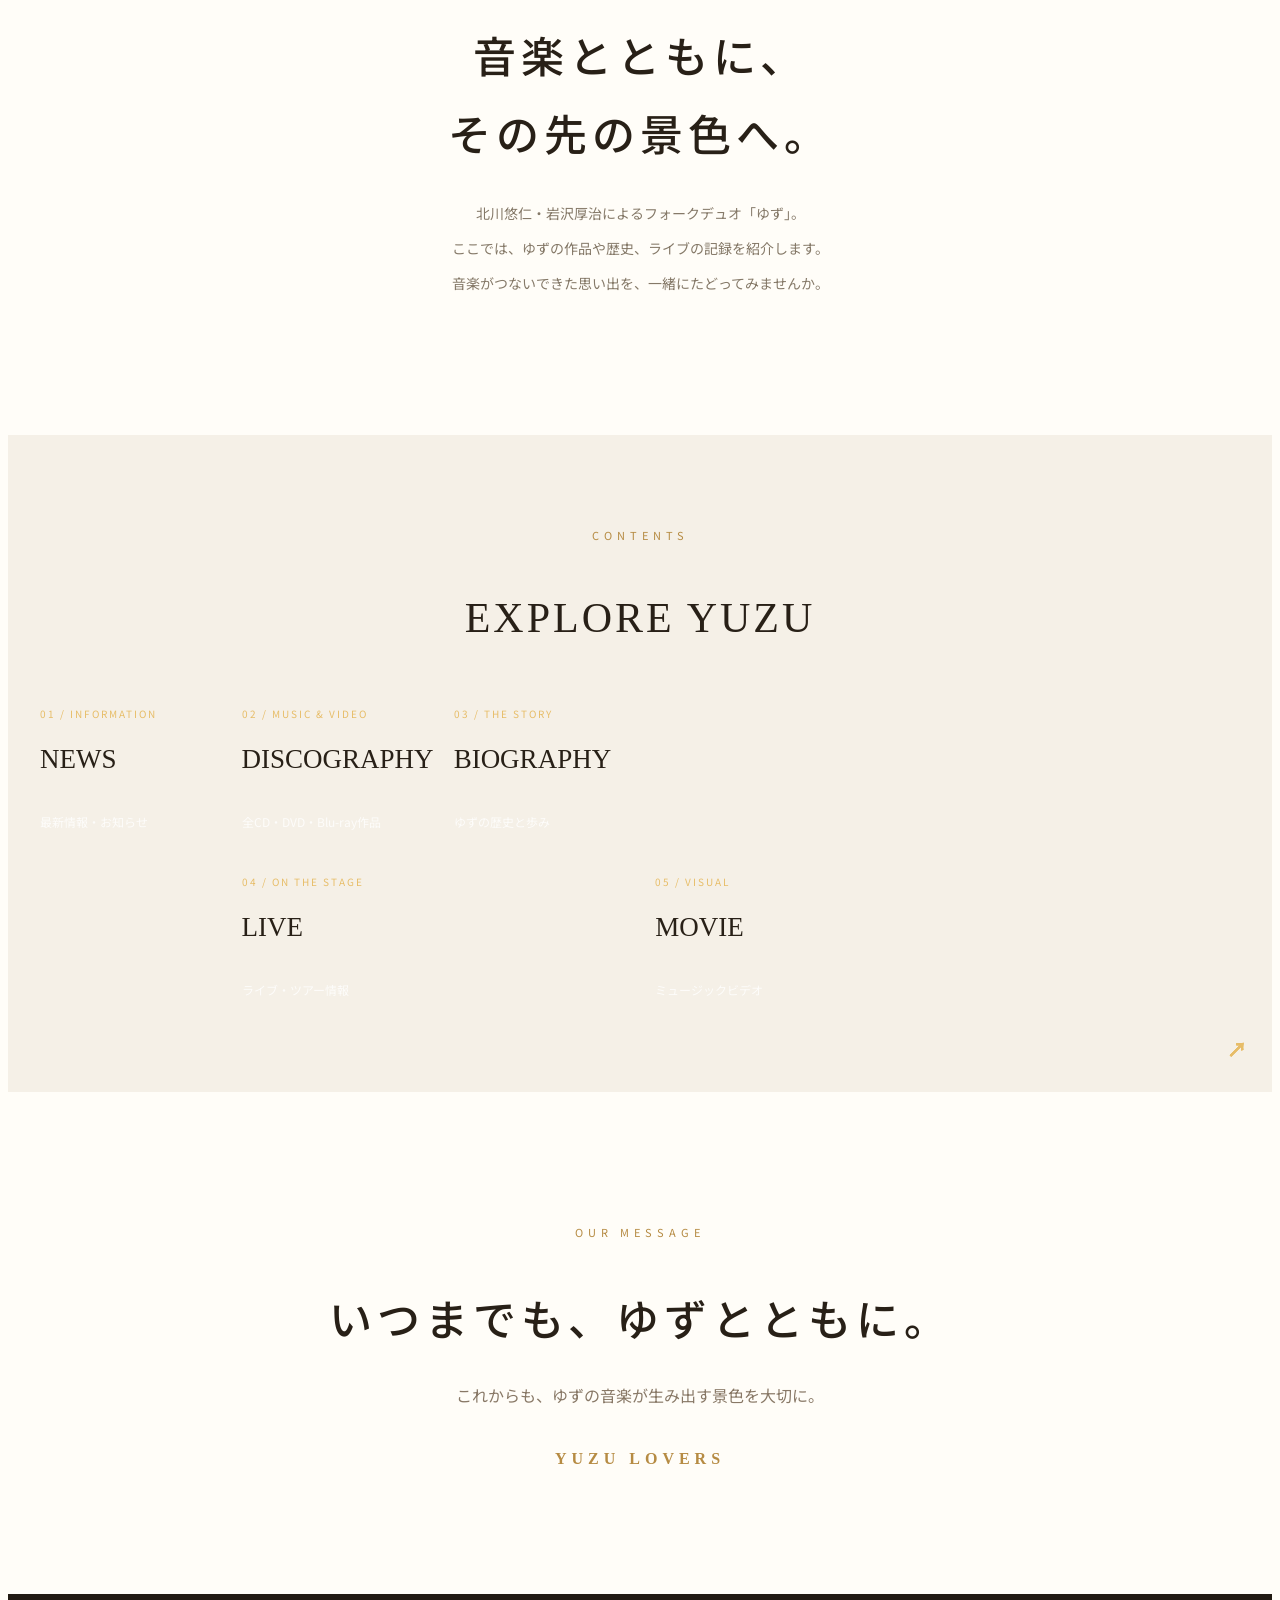
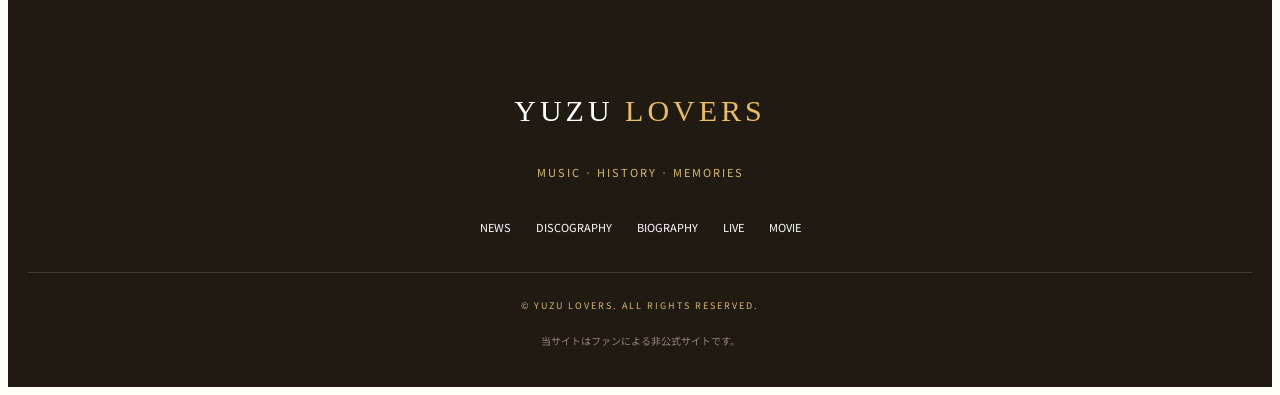
==== commit addf6d43: "Remove Yuzu Lovers image slider section Removed Yuzu Lovers image slider section from the HTML." ====
--- a/index.html
+++ b/index.html
@@ -138,10 +138,6 @@
   </div>
 </section>
   </section>
-
-<!-- YUZU LOVERS IMAGE SLIDER -->
-<div class="yuzu-carousel" id="yuzuCarousel">
-
 <section class="message">
   <p class="eyebrow dark">OUR MESSAGE</p>
   <h2>いつまでも、ゆずとともに。</h2>
--- a/style.css
+++ b/style.css
@@ -204,23 +204,15 @@
   grid-template-columns: repeat(6, 1fr);
   gap: 20px;
 }
-
-.content-card {
-  position: relative;
-  grid-column: span 2;
-  min-height: 240px;
-  padding: 30px;
-  display: flex;
-  flex-direction: column;
-  justify-content: flex-end;
-  overflow: hidden;
-  color: white;
-  background: linear-gradient(135deg,#9d7848,#35271b);
-  transition: .4s;
-  opacity: 0;
-  transform: translateY(25px);
-}
-
+.content-card
+opacity: 1;
+transform: translateY(0);
+visibility: visible;
+.content-card.show {
+  opacity: 1;
+  transform: translateY(0);
+  visibility: visible;
+}
 .content-card:nth-child(4) {
   grid-column: 2 / span 2;
 }
@@ -1128,3 +1120,32 @@
     bottom: 10px;
   }
   }
+/* EXPLORE YUZU 表示修正 */
+.contents {
+  display: block !important;
+  visibility: visible !important;
+  opacity: 1 !important;
+  position: relative;
+  z-index: 2;
+  padding: 80px 20px;
+}
+
+.contents .section-title {
+  display: block !important;
+  visibility: visible !important;
+  opacity: 1 !important;
+  text-align: center;
+  margin-bottom: 40px;
+}
+
+.contents .section-title h2 {
+  display: block !important;
+  visibility: visible !important;
+  opacity: 1 !important;
+｝
+  /* EXPLORE YUZU カード強制表示 */
+.contents-grid .content-card {
+  opacity: 1 !important;
+  transform: translateY(0) !important;
+  visibility: visible !important;
+}
